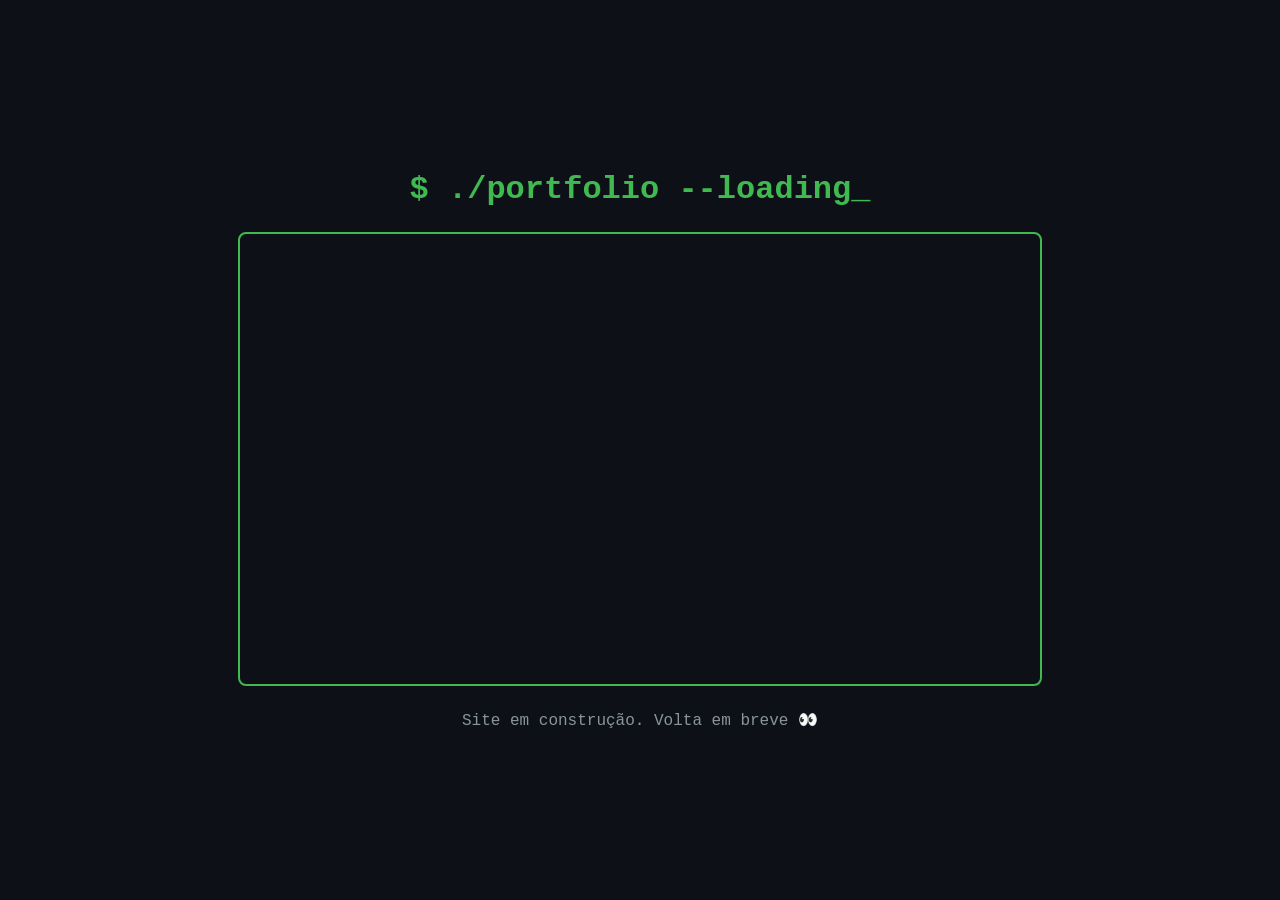
==== index.html @ 064820ce "Add files via upload" ====
<!doctype html>
<html lang="pt">
<head>
  <meta charset="utf-8">
  <meta name="viewport" content="width=device-width, initial-scale=1">
  <title>vserhiychyk.com</title>
  <style>
    body {
      margin: 0;
      min-height: 100vh;
      display: flex;
      flex-direction: column;
      align-items: center;
      justify-content: center;
      gap: 24px;
      background: #0d1117;
      color: #3fb950;
      font-family: "Courier New", monospace;
      padding: 16px;
      box-sizing: border-box;
    }
    h1 { margin: 0; font-size: clamp(1.2rem, 4vw, 2rem); }
    .video {
      width: min(800px, 100%);
      aspect-ratio: 16 / 9;
      border: 2px solid #3fb950;
      border-radius: 8px;
      overflow: hidden;
    }
    .video iframe { width: 100%; height: 100%; border: 0; }
    p { margin: 0; color: #8b949e; }
  </style>
</head>
<body>
  <h1>$ ./portfolio --loading<span class="cursor">_</span></h1>
  <div class="video">
    <iframe
      src="https://www.youtube-nocookie.com/embed/dQw4w9WgXcQ?autoplay=1"
      title="Never gonna give you up"
      allow="autoplay; encrypted-media; picture-in-picture"
      allowfullscreen></iframe>
  </div>
  <p>Site em construção. Volta em breve 👀</p>
</body>
</html>
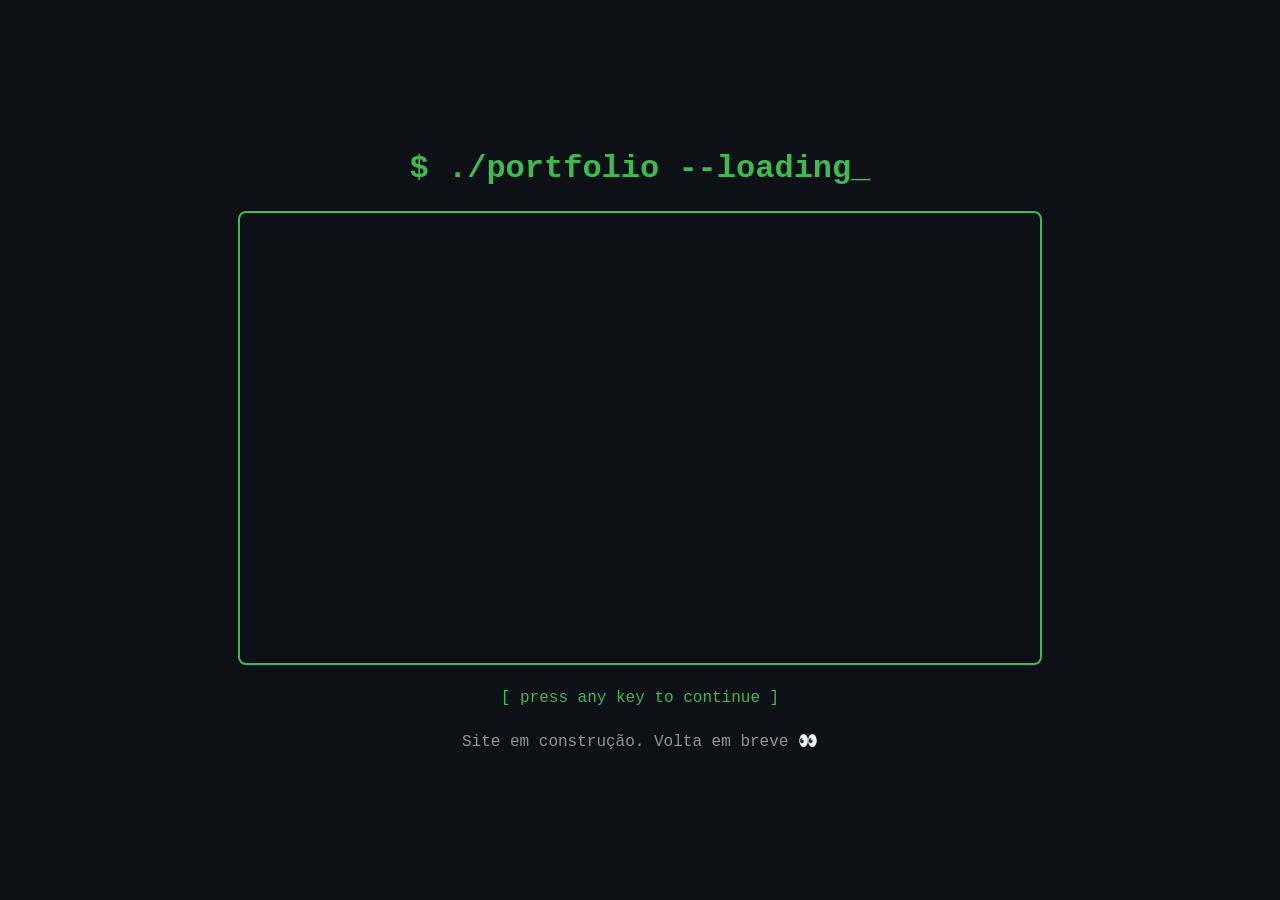
==== commit cc4c9c7f: "Autoplay do rick roll" ====
--- a/index.html
+++ b/index.html
@@ -18,8 +18,11 @@
       font-family: "Courier New", monospace;
       padding: 16px;
       box-sizing: border-box;
+      cursor: pointer;
     }
     h1 { margin: 0; font-size: clamp(1.2rem, 4vw, 2rem); }
+    .cursor { animation: blink 1s steps(1) infinite; }
+    @keyframes blink { 50% { opacity: 0; } }
     .video {
       width: min(800px, 100%);
       aspect-ratio: 16 / 9;
@@ -27,19 +30,45 @@
       border-radius: 8px;
       overflow: hidden;
     }
-    .video iframe { width: 100%; height: 100%; border: 0; }
+    /* O iframe não recebe cliques: assim qualquer clique na página ativa o som */
+    .video iframe { width: 100%; height: 100%; border: 0; pointer-events: none; }
     p { margin: 0; color: #8b949e; }
+    #hint { color: #3fb950; }
   </style>
 </head>
 <body>
   <h1>$ ./portfolio --loading<span class="cursor">_</span></h1>
   <div class="video">
+    <!-- Arranca logo, mas sem som (os browsers só deixam autoplay com som depois de uma interação) -->
     <iframe
-      src="https://www.youtube-nocookie.com/embed/dQw4w9WgXcQ?autoplay=1"
+      id="player"
+      src="https://www.youtube-nocookie.com/embed/dQw4w9WgXcQ?autoplay=1&mute=1&loop=1&playlist=dQw4w9WgXcQ&controls=0&playsinline=1&enablejsapi=1"
       title="Never gonna give you up"
-      allow="autoplay; encrypted-media; picture-in-picture"
-      allowfullscreen></iframe>
+      allow="autoplay; encrypted-media; picture-in-picture"></iframe>
   </div>
+  <p id="hint">[ press any key to continue ]</p>
   <p>Site em construção. Volta em breve 👀</p>
+
+  <script>
+    const player = document.getElementById('player');
+    const hint = document.getElementById('hint');
+
+    function send(func) {
+      player.contentWindow.postMessage(JSON.stringify({ event: 'command', func, args: [] }), '*');
+    }
+
+    // À primeira interação (clique, tecla ou toque), liga o som e recomeça do início
+    function unmute() {
+      send('unMute');
+      player.contentWindow.postMessage(JSON.stringify({ event: 'command', func: 'setVolume', args: [100] }), '*');
+      player.contentWindow.postMessage(JSON.stringify({ event: 'command', func: 'seekTo', args: [0, true] }), '*');
+      send('playVideo');
+      hint.textContent = '[ never gonna give you up ]';
+      document.body.style.cursor = 'default';
+      ['click', 'keydown', 'touchstart'].forEach(e => document.removeEventListener(e, unmute));
+    }
+
+    ['click', 'keydown', 'touchstart'].forEach(e => document.addEventListener(e, unmute));
+  </script>
 </body>
 </html>
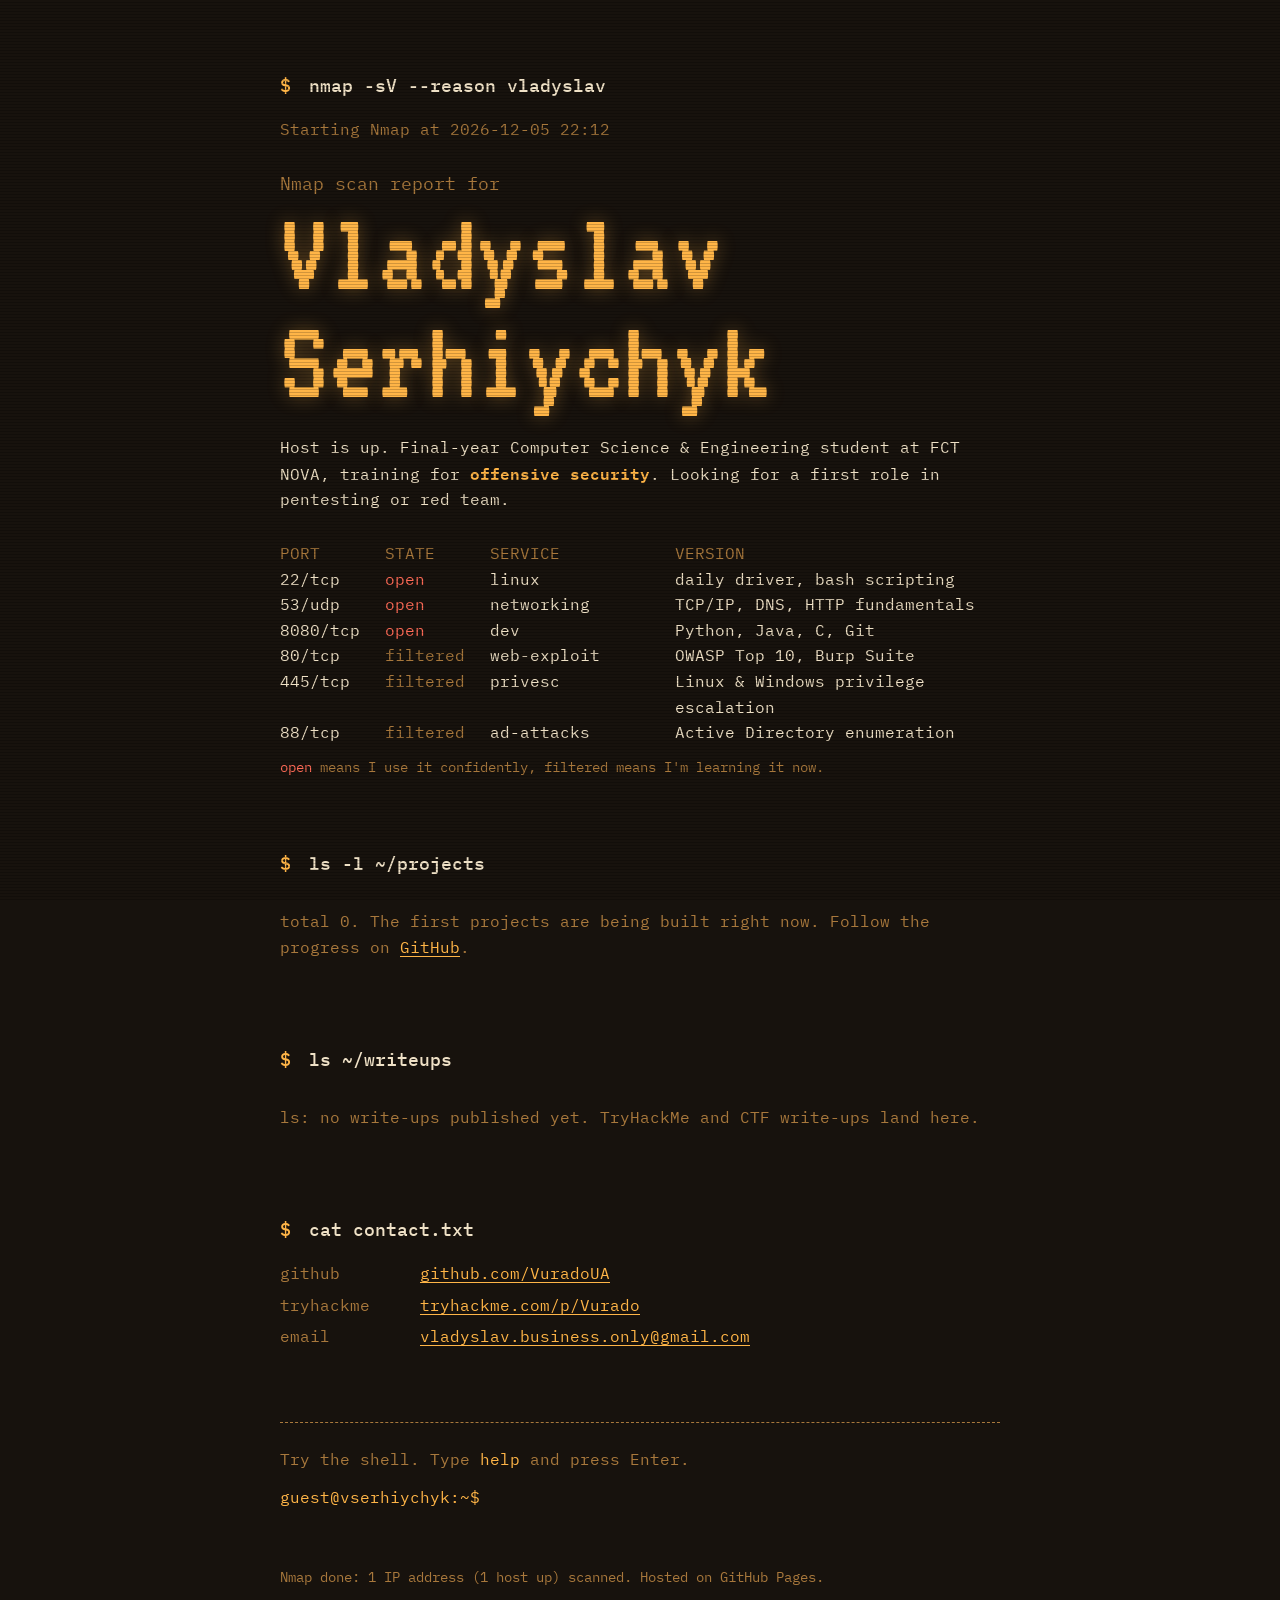
==== commit f05c72ef: "First version of the site and some of the contacts added" ====
--- a/index.html
+++ b/index.html
@@ -1,74 +1,76 @@
 <!doctype html>
-<html lang="pt">
+<html lang="en">
 <head>
   <meta charset="utf-8">
   <meta name="viewport" content="width=device-width, initial-scale=1">
-  <title>vserhiychyk.com</title>
-  <style>
-    body {
-      margin: 0;
-      min-height: 100vh;
-      display: flex;
-      flex-direction: column;
-      align-items: center;
-      justify-content: center;
-      gap: 24px;
-      background: #0d1117;
-      color: #3fb950;
-      font-family: "Courier New", monospace;
-      padding: 16px;
-      box-sizing: border-box;
-      cursor: pointer;
-    }
-    h1 { margin: 0; font-size: clamp(1.2rem, 4vw, 2rem); }
-    .cursor { animation: blink 1s steps(1) infinite; }
-    @keyframes blink { 50% { opacity: 0; } }
-    .video {
-      width: min(800px, 100%);
-      aspect-ratio: 16 / 9;
-      border: 2px solid #3fb950;
-      border-radius: 8px;
-      overflow: hidden;
-    }
-    /* O iframe não recebe cliques: assim qualquer clique na página ativa o som */
-    .video iframe { width: 100%; height: 100%; border: 0; pointer-events: none; }
-    p { margin: 0; color: #8b949e; }
-    #hint { color: #3fb950; }
-  </style>
+  <title>Vladyslav Serhiychyk — offensive security</title>
+  <meta name="description" content="Vladyslav Serhiychyk: Computer Science & Engineering student at FCT NOVA training for offensive security. Projects, write-ups and contact.">
+  <link rel="preconnect" href="https://fonts.googleapis.com">
+  <link rel="preconnect" href="https://fonts.gstatic.com" crossorigin>
+  <link href="https://fonts.googleapis.com/css2?family=IBM+Plex+Mono:wght@400;500;600&family=VT323&display=swap" rel="stylesheet">
+  <link rel="stylesheet" href="style.css">
 </head>
 <body>
-  <h1>$ ./portfolio --loading<span class="cursor">_</span></h1>
-  <div class="video">
-    <!-- Arranca logo, mas sem som (os browsers só deixam autoplay com som depois de uma interação) -->
-    <iframe
-      id="player"
-      src="https://www.youtube-nocookie.com/embed/dQw4w9WgXcQ?autoplay=1&mute=1&loop=1&playlist=dQw4w9WgXcQ&controls=0&playsinline=1&enablejsapi=1"
-      title="Never gonna give you up"
-      allow="autoplay; encrypted-media; picture-in-picture"></iframe>
+  <a class="skip" href="#main">Skip to content</a>
+
+  <main id="main" class="session">
+
+    <!-- Hero: a recon report about me -->
+    <header class="report">
+      <p class="cmd"><span class="ps1">$</span> nmap -sV --reason vladyslav</p>
+      <p class="out dim">Starting Nmap at <span id="scan-time">2026-10-30</span></p>
+      <h1>
+        <span class="report-label">Nmap scan report for</span>
+        <span class="name">Vladyslav Serhiychyk</span>
+      </h1>
+      <p class="out">Host is up. Final-year Computer Science &amp; Engineering student at FCT NOVA,
+        training for <strong>offensive security</strong>. Looking for a first role in pentesting or red team.</p>
+
+      <div class="ports" role="table" aria-label="Skills, shown as scanned ports">
+        <div class="row head" role="row">
+          <span role="columnheader">PORT</span>
+          <span role="columnheader">STATE</span>
+          <span role="columnheader">SERVICE</span>
+          <span role="columnheader">VERSION</span>
+        </div>
+        <!-- rows rendered from site.js -->
+      </div>
+      <p class="out dim legend"><span class="st open">open</span> means I use it confidently, <span class="st filtered">filtered</span> means I'm learning it now.</p>
+    </header>
+
+    <section id="projects" aria-labelledby="projects-h">
+      <h2 id="projects-h" class="cmd"><span class="ps1">$</span> ls -l ~/projects</h2>
+      <ul class="listing" id="project-list"></ul>
+    </section>
+
+    <section id="writeups" aria-labelledby="writeups-h">
+      <h2 id="writeups-h" class="cmd"><span class="ps1">$</span> ls ~/writeups</h2>
+      <ul class="listing" id="writeup-list"></ul>
+    </section>
+
+    <section id="contact" aria-labelledby="contact-h">
+      <h2 id="contact-h" class="cmd"><span class="ps1">$</span> cat contact.txt</h2>
+      <dl class="contact" id="contact-list"></dl>
+    </section>
+
+    <!-- Interactive shell (easter egg) -->
+    <section class="shell" aria-labelledby="shell-h">
+      <h2 id="shell-h" class="out dim">Try the shell. Type <kbd>help</kbd> and press Enter.</h2>
+      <div id="shell-log" class="shell-log" aria-live="polite"></div>
+      <form id="shell-form" class="shell-line" autocomplete="off">
+        <label for="shell-input" class="ps1">guest@vserhiychyk:~$</label>
+        <input id="shell-input" type="text" spellcheck="false" autocapitalize="off" aria-label="Shell command">
+      </form>
+    </section>
+
+    <footer class="out dim">Nmap done: 1 IP address (1 host up) scanned. Hosted on GitHub Pages.</footer>
+  </main>
+
+  <div id="tape" class="tape" hidden>
+    <button type="button" id="tape-close" class="tape-close">close [esc]</button>
+    <div class="tape-frame"></div>
   </div>
-  <p id="hint">[ press any key to continue ]</p>
-  <p>Site em construção. Volta em breve 👀</p>
 
-  <script>
-    const player = document.getElementById('player');
-    const hint = document.getElementById('hint');
-
-    function send(func) {
-      player.contentWindow.postMessage(JSON.stringify({ event: 'command', func, args: [] }), '*');
-    }
-
-    // À primeira interação (clique, tecla ou toque), liga o som e recomeça do início
-    function unmute() {
-      send('unMute');
-      player.contentWindow.postMessage(JSON.stringify({ event: 'command', func: 'setVolume', args: [100] }), '*');
-      player.contentWindow.postMessage(JSON.stringify({ event: 'command', func: 'seekTo', args: [0, true] }), '*');
-      send('playVideo');
-      hint.textContent = '[ never gonna give you up ]';
-      document.body.style.cursor = 'default';
-      ['click', 'keydown', 'touchstart'].forEach(e => document.removeEventListener(e, unmute));
-    }
-
-    ['click', 'keydown', 'touchstart'].forEach(e => document.addEventListener(e, unmute));
-  </script>
+  <script src="site.js"></script>
 </body>
 </html>
--- a/style.css
+++ b/style.css
@@ -0,0 +1,208 @@
+/* ---------- tokens ---------- */
+:root {
+  --glass: #17120d;      /* warm CRT glass */
+  --phosphor: #ffb547;   /* amber phosphor */
+  --ember: #a8783c;      /* dimmed phosphor: secondary text, rules */
+  --paper: #efe1c6;      /* body text */
+  --alert: #ff6b57;      /* "open" state only */
+  --rule: #3b2e20;
+
+  --mono: "IBM Plex Mono", ui-monospace, "Cascadia Mono", monospace;
+  --crt: "VT323", var(--mono);
+
+  --step-0: 1rem;
+  --step-1: 1.125rem;
+  --display: clamp(3rem, 11vw, 7.5rem);
+  --measure: 72ch;
+}
+
+* { box-sizing: border-box; }
+
+html { background: var(--glass); }
+
+body {
+  margin: 0;
+  background: var(--glass);
+  color: var(--paper);
+  font-family: var(--mono);
+  font-size: var(--step-0);
+  line-height: 1.6;
+  -webkit-font-smoothing: antialiased;
+}
+
+/* faint scanlines over the whole page */
+body::after {
+  content: "";
+  position: fixed;
+  inset: 0;
+  pointer-events: none;
+  background: repeating-linear-gradient(to bottom, transparent 0 2px, rgba(0, 0, 0, .18) 2px 3px);
+}
+
+::selection { background: var(--phosphor); color: var(--glass); }
+
+a { color: var(--phosphor); text-underline-offset: 3px; }
+a:hover { color: var(--paper); }
+
+:focus-visible { outline: 2px solid var(--phosphor); outline-offset: 3px; }
+
+.skip { position: absolute; left: -999px; }
+.skip:focus { left: 16px; top: 16px; background: var(--phosphor); color: var(--glass); padding: 4px 8px; z-index: 10; }
+
+/* ---------- session layout ---------- */
+.session {
+  max-width: calc(var(--measure) + 32px);
+  margin: 0 auto;
+  padding: clamp(32px, 8vh, 96px) 16px 48px;
+}
+
+section { margin-top: 72px; }
+
+p { margin: 0 0 12px; max-width: var(--measure); }
+
+.cmd {
+  font-size: var(--step-1);
+  font-weight: 500;
+  color: var(--paper);
+  margin: 0 0 16px;
+}
+.ps1 { color: var(--phosphor); margin-right: .6ch; }
+.out { color: var(--paper); }
+.dim { color: var(--ember); }
+strong { color: var(--phosphor); font-weight: 600; }
+
+/* ---------- hero ---------- */
+.report h1 { margin: 28px 0 20px; font-weight: 400; }
+.report-label {
+  display: block;
+  font-size: var(--step-1);
+  color: var(--ember);
+}
+.name {
+  display: block;
+  font-family: var(--crt);
+  font-size: var(--display);
+  line-height: .9;
+  color: var(--phosphor);
+  text-shadow: 0 0 18px rgba(255, 181, 71, .35);
+  letter-spacing: .01em;
+}
+
+/* port table */
+.ports {
+  margin: 28px 0 10px;
+  overflow-x: auto;
+}
+.row {
+  display: grid;
+  grid-template-columns: 9ch 9ch 17ch minmax(18ch, 1fr);
+  gap: 0 1.5ch;
+  min-width: 56ch;
+}
+.row.head { color: var(--ember); }
+.st.open { color: var(--alert); }
+.st.filtered { color: var(--ember); }
+.legend { font-size: .875rem; }
+
+/* line-by-line scan reveal (one moment, on load) */
+.reveal { opacity: 0; }
+.reveal.on { opacity: 1; }
+
+/* ---------- listings ---------- */
+.listing { list-style: none; margin: 0; padding: 0; }
+.listing li {
+  padding: 14px 0;
+  border-top: 1px solid var(--rule);
+}
+.listing li:last-child { border-bottom: 1px solid var(--rule); }
+.entry-head {
+  display: flex;
+  flex-wrap: wrap;
+  gap: 0 2ch;
+  align-items: baseline;
+}
+.perm { color: var(--ember); }
+.entry-name { color: var(--phosphor); font-weight: 600; }
+.entry-desc { margin: 4px 0 0; }
+.tags { margin: 4px 0 0; color: var(--ember); font-size: .875rem; }
+.empty { color: var(--ember); border: 0 !important; padding-left: 0; }
+
+/* ---------- contact ---------- */
+.contact {
+  display: grid;
+  grid-template-columns: 12ch 1fr;
+  gap: 6px 2ch;
+  margin: 0;
+}
+.contact dt { color: var(--ember); }
+.contact dd { margin: 0; word-break: break-word; }
+
+/* ---------- interactive shell ---------- */
+.shell {
+  border-top: 1px dashed var(--ember);
+  padding-top: 24px;
+}
+.shell h2 { font-size: var(--step-0); font-weight: 400; margin: 0 0 12px; }
+kbd { font-family: var(--mono); color: var(--phosphor); }
+.shell-log { white-space: pre-wrap; }
+.shell-log .echo { color: var(--paper); }
+.shell-log .res { color: var(--ember); margin-bottom: 8px; }
+.shell-line { display: flex; align-items: baseline; gap: 0; }
+.shell-line input {
+  flex: 1;
+  min-width: 0;
+  background: transparent;
+  border: 0;
+  color: var(--paper);
+  font: inherit;
+  caret-color: var(--phosphor);
+  padding: 0;
+}
+.shell-line input:focus-visible { outline: none; }
+.shell-line:focus-within .ps1 { text-shadow: 0 0 10px rgba(255, 181, 71, .6); }
+
+footer { margin-top: 56px; font-size: .875rem; }
+
+/* ---------- rickroll overlay ---------- */
+.tape {
+  position: fixed;
+  inset: 0;
+  z-index: 20;
+  background: rgba(10, 8, 5, .92);
+  display: grid;
+  place-items: center;
+  padding: 16px;
+}
+.tape[hidden] { display: none; }
+.tape-frame {
+  width: min(900px, 100%);
+  aspect-ratio: 16 / 9;
+  border: 1px solid var(--phosphor);
+}
+.tape-frame iframe { width: 100%; height: 100%; border: 0; display: block; }
+.tape-close {
+  position: absolute;
+  top: 16px;
+  right: 16px;
+  background: transparent;
+  color: var(--phosphor);
+  border: 1px solid var(--phosphor);
+  font: inherit;
+  padding: 4px 10px;
+  cursor: pointer;
+}
+.tape-close:hover { background: var(--phosphor); color: var(--glass); }
+
+/* ---------- small screens & motion ---------- */
+@media (max-width: 560px) {
+  .row { grid-template-columns: 9ch 9ch 1fr; min-width: 0; }
+  .row > :nth-child(4) { grid-column: 1 / -1; color: var(--ember); padding-bottom: 6px; }
+  .row.head > :nth-child(4) { display: none; }
+  .contact { grid-template-columns: 1fr; gap: 0; }
+  .contact dd { margin-bottom: 10px; }
+  .shell-line { flex-wrap: wrap; }
+}
+
+@media (prefers-reduced-motion: reduce) {
+  .reveal { opacity: 1; }
+}
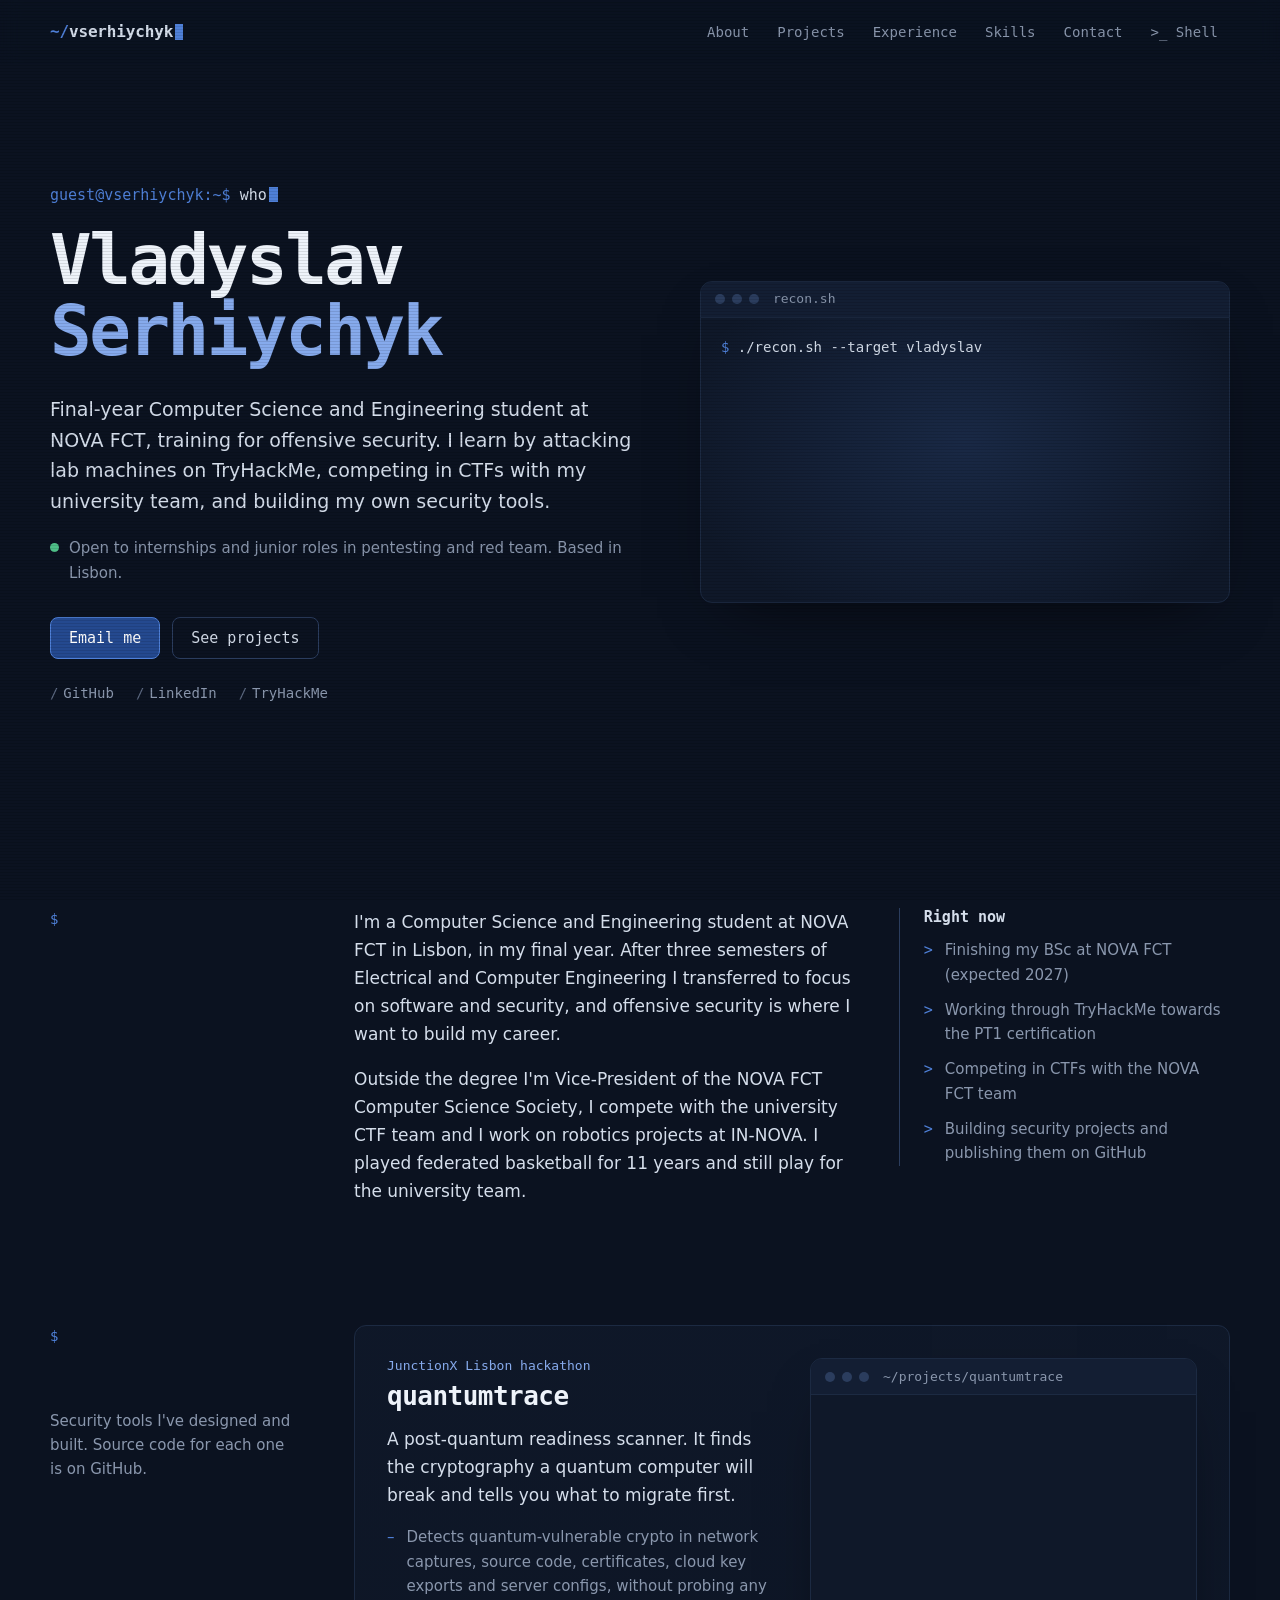
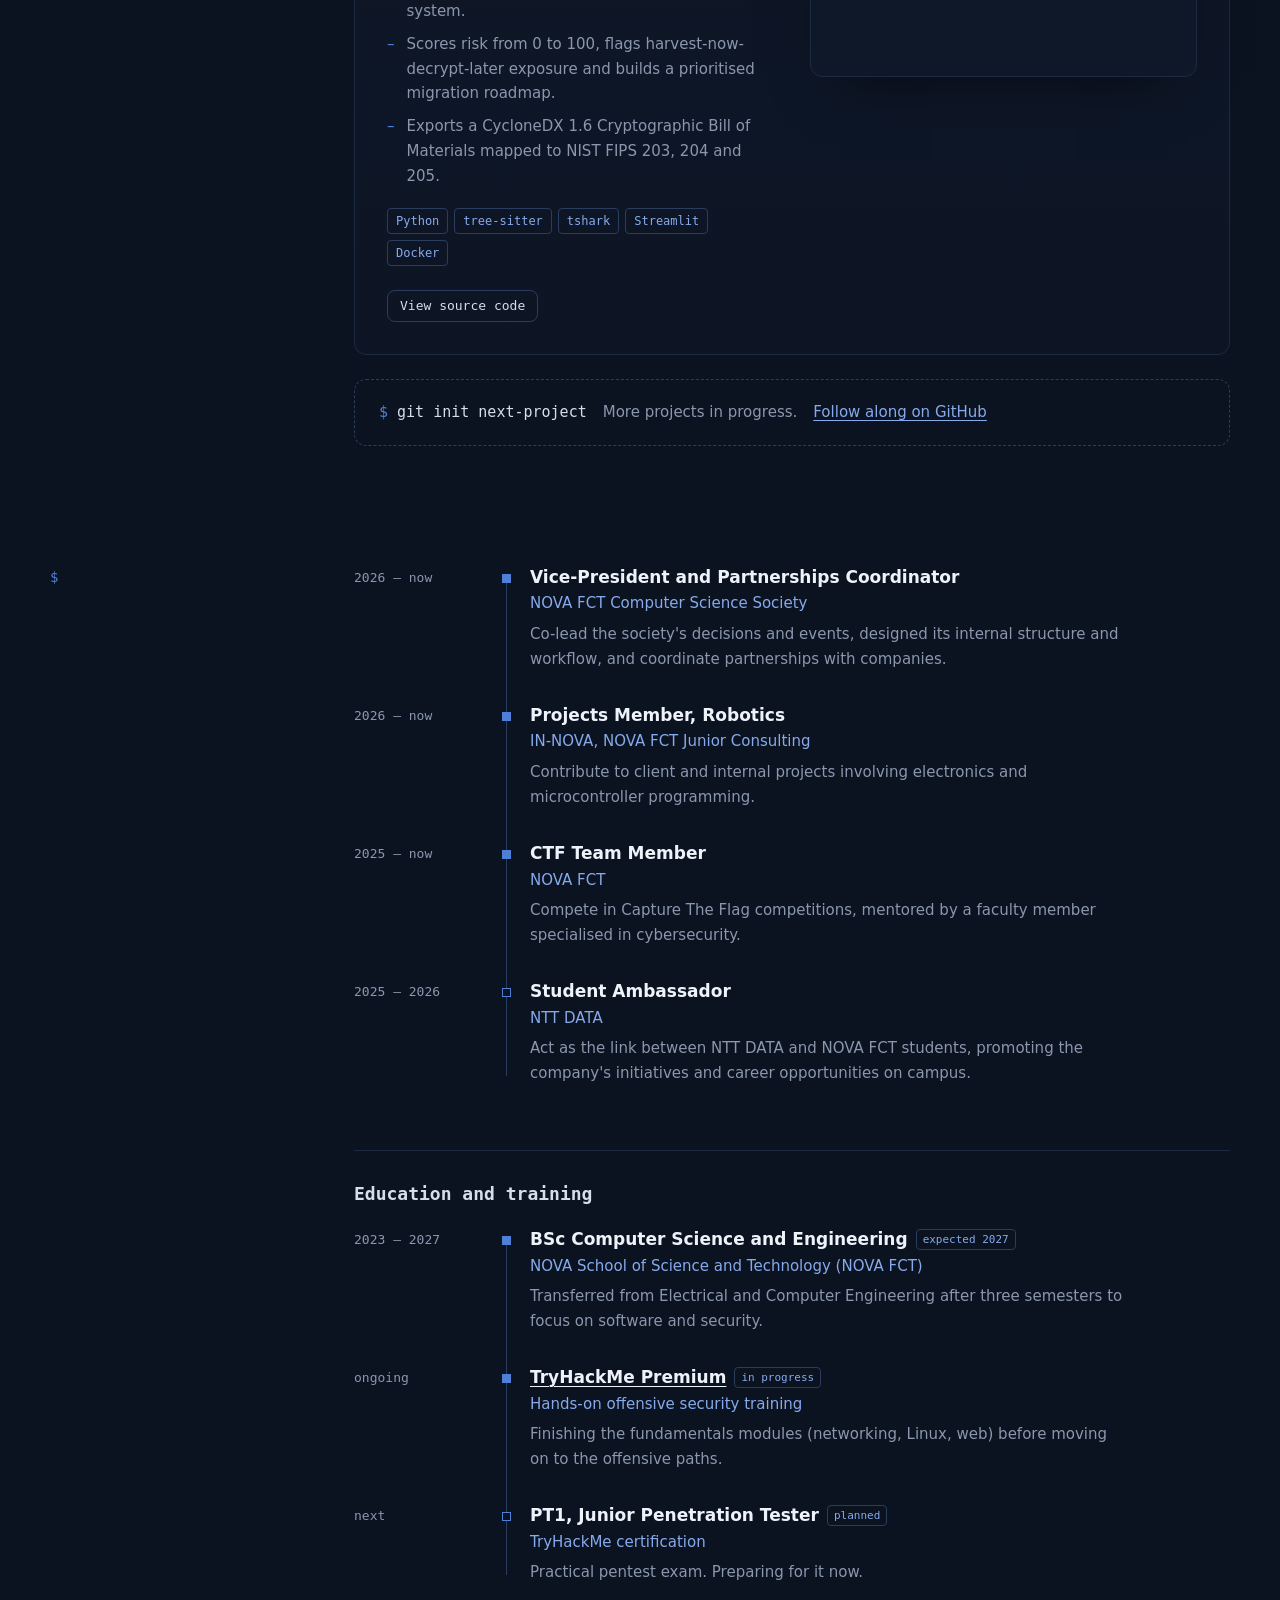
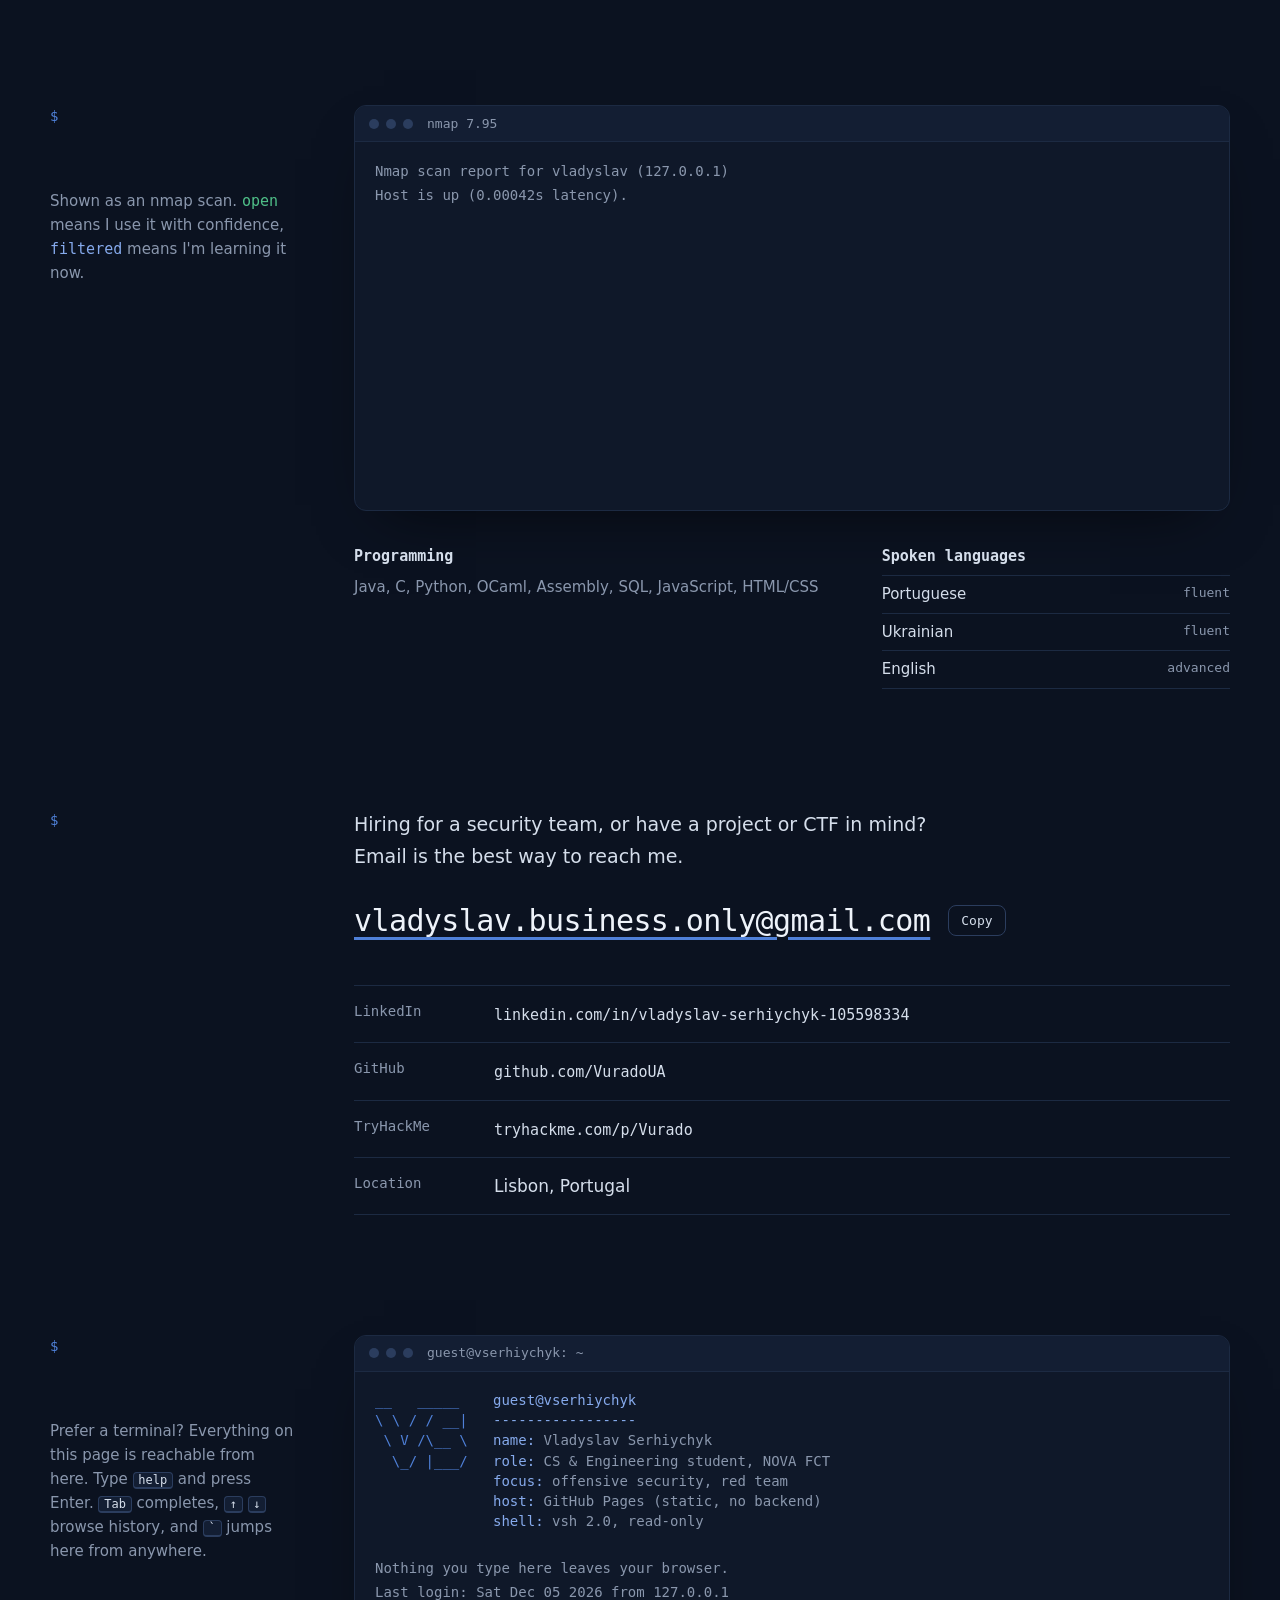
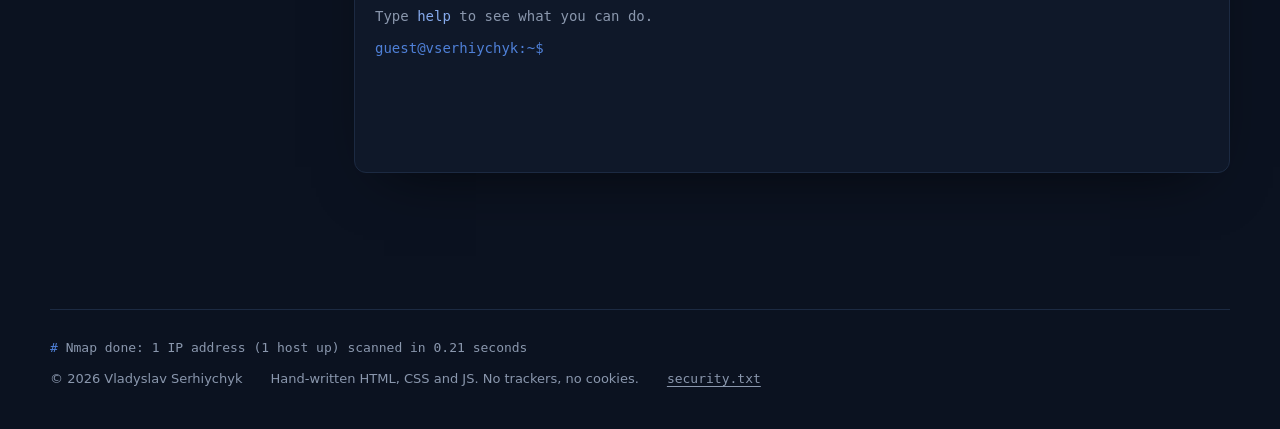
==== commit 80753996: "Complete redisign with some security implementation" ====
--- a/index.html
+++ b/index.html
@@ -2,75 +2,268 @@
 <html lang="en">
 <head>
   <meta charset="utf-8">
+  <!-- Security policy. GitHub Pages can't send custom headers, so the CSP lives here.
+       Only same-origin scripts run, nothing inline, no eval, no third parties except Google Fonts
+       and the YouTube embed used by one shell command. Trusted Types blocks DOM-XSS sinks. -->
+  <meta http-equiv="Content-Security-Policy" content="default-src 'none'; script-src 'self'; style-src 'self' https://fonts.googleapis.com; font-src https://fonts.gstatic.com; img-src 'self'; connect-src 'none'; frame-src https://www.youtube-nocookie.com; base-uri 'none'; form-action 'none'; object-src 'none'; upgrade-insecure-requests; require-trusted-types-for 'script'; trusted-types 'none'">
+  <meta name="referrer" content="strict-origin-when-cross-origin">
   <meta name="viewport" content="width=device-width, initial-scale=1">
-  <title>Vladyslav Serhiychyk — offensive security</title>
-  <meta name="description" content="Vladyslav Serhiychyk: Computer Science & Engineering student at FCT NOVA training for offensive security. Projects, write-ups and contact.">
+  <title>Vladyslav Serhiychyk | Offensive security</title>
+  <meta name="description" content="Vladyslav Serhiychyk, final-year Computer Science and Engineering student at NOVA FCT training for offensive security. Projects, experience, skills and contact.">
+  <meta name="author" content="Vladyslav Serhiychyk">
+  <meta name="theme-color" content="#0b1220">
+  <meta name="color-scheme" content="dark">
+  <link rel="canonical" href="https://vserhiychyk.com/">
+
+  <meta property="og:type" content="profile">
+  <meta property="og:url" content="https://vserhiychyk.com/">
+  <meta property="og:title" content="Vladyslav Serhiychyk | Offensive security">
+  <meta property="og:description" content="Final-year Computer Science and Engineering student at NOVA FCT, training for pentesting and red team.">
+  <meta property="og:image" content="https://vserhiychyk.com/og.png">
+  <meta property="og:image:width" content="1200">
+  <meta property="og:image:height" content="630">
+  <meta name="twitter:card" content="summary_large_image">
+
+  <link rel="icon" href="favicon.svg" type="image/svg+xml">
+  <link rel="apple-touch-icon" href="apple-touch-icon.png">
+
   <link rel="preconnect" href="https://fonts.googleapis.com">
   <link rel="preconnect" href="https://fonts.gstatic.com" crossorigin>
-  <link href="https://fonts.googleapis.com/css2?family=IBM+Plex+Mono:wght@400;500;600&family=VT323&display=swap" rel="stylesheet">
+  <link href="https://fonts.googleapis.com/css2?family=IBM+Plex+Mono:wght@400;500;600&family=IBM+Plex+Sans:wght@400;500;600&display=swap" rel="stylesheet" referrerpolicy="no-referrer">
   <link rel="stylesheet" href="style.css">
+
+  <script type="application/ld+json">
+  {
+    "@context": "https://schema.org",
+    "@type": "Person",
+    "name": "Vladyslav Serhiychyk",
+    "url": "https://vserhiychyk.com/",
+    "jobTitle": "Computer Science and Engineering student, offensive security",
+    "affiliation": { "@type": "CollegeOrUniversity", "name": "NOVA School of Science and Technology (NOVA FCT)" },
+    "address": { "@type": "PostalAddress", "addressLocality": "Lisbon", "addressCountry": "PT" },
+    "sameAs": [
+      "https://github.com/VuradoUA",
+      "https://www.linkedin.com/in/vladyslav-serhiychyk-105598334/",
+      "https://tryhackme.com/p/Vurado"
+    ]
+  }
+  </script>
+
+  <!-- Runs first: frame guard (anti-clickjacking) and the "js" flag for animations. -->
+  <script src="boot.js"></script>
+  <script src="content.js" defer></script>
+  <script src="site.js" defer></script>
 </head>
 <body>
   <a class="skip" href="#main">Skip to content</a>
 
-  <main id="main" class="session">
-
-    <!-- Hero: a recon report about me -->
-    <header class="report">
-      <p class="cmd"><span class="ps1">$</span> nmap -sV --reason vladyslav</p>
-      <p class="out dim">Starting Nmap at <span id="scan-time">2026-10-30</span></p>
-      <h1>
-        <span class="report-label">Nmap scan report for</span>
-        <span class="name">Vladyslav Serhiychyk</span>
-      </h1>
-      <p class="out">Host is up. Final-year Computer Science &amp; Engineering student at FCT NOVA,
-        training for <strong>offensive security</strong>. Looking for a first role in pentesting or red team.</p>
-
-      <div class="ports" role="table" aria-label="Skills, shown as scanned ports">
-        <div class="row head" role="row">
-          <span role="columnheader">PORT</span>
-          <span role="columnheader">STATE</span>
-          <span role="columnheader">SERVICE</span>
-          <span role="columnheader">VERSION</span>
-        </div>
-        <!-- rows rendered from site.js -->
-      </div>
-      <p class="out dim legend"><span class="st open">open</span> means I use it confidently, <span class="st filtered">filtered</span> means I'm learning it now.</p>
-    </header>
-
-    <section id="projects" aria-labelledby="projects-h">
-      <h2 id="projects-h" class="cmd"><span class="ps1">$</span> ls -l ~/projects</h2>
-      <ul class="listing" id="project-list"></ul>
-    </section>
-
-    <section id="writeups" aria-labelledby="writeups-h">
-      <h2 id="writeups-h" class="cmd"><span class="ps1">$</span> ls ~/writeups</h2>
-      <ul class="listing" id="writeup-list"></ul>
-    </section>
-
-    <section id="contact" aria-labelledby="contact-h">
-      <h2 id="contact-h" class="cmd"><span class="ps1">$</span> cat contact.txt</h2>
-      <dl class="contact" id="contact-list"></dl>
-    </section>
-
-    <!-- Interactive shell (easter egg) -->
-    <section class="shell" aria-labelledby="shell-h">
-      <h2 id="shell-h" class="out dim">Try the shell. Type <kbd>help</kbd> and press Enter.</h2>
-      <div id="shell-log" class="shell-log" aria-live="polite"></div>
-      <form id="shell-form" class="shell-line" autocomplete="off">
-        <label for="shell-input" class="ps1">guest@vserhiychyk:~$</label>
-        <input id="shell-input" type="text" spellcheck="false" autocapitalize="off" aria-label="Shell command">
-      </form>
-    </section>
-
-    <footer class="out dim">Nmap done: 1 IP address (1 host up) scanned. Hosted on GitHub Pages.</footer>
+  <!-- ============ top bar ============ -->
+  <header class="topbar">
+    <div class="wrap topbar-in">
+      <a class="brand" href="#top" aria-label="Vladyslav Serhiychyk, back to top">
+        <span class="brand-ps">~/</span>vserhiychyk<span class="cursor" aria-hidden="true"></span>
+      </a>
+
+      <button class="menu-btn" type="button" aria-expanded="false" aria-controls="nav">menu</button>
+
+      <nav id="nav" class="nav" aria-label="Sections">
+        <a href="#about">About</a>
+        <a href="#projects">Projects</a>
+        <a href="#experience">Experience</a>
+        <a href="#skills">Skills</a>
+        <a href="#writeups" data-needs="writeups" hidden>Write-ups</a>
+        <a href="#contact">Contact</a>
+        <a href="#shell" class="nav-shell"><span aria-hidden="true">&gt;_</span> Shell</a>
+        <a class="btn btn-sm btn-primary" href="#" data-cv hidden>Download CV</a>
+      </nav>
+    </div>
+  </header>
+
+  <main id="main">
+
+    <!-- ============ hero ============ -->
+    <section id="top" class="hero wrap" aria-labelledby="hero-name">
+      <div class="hero-copy">
+        <p class="boot mono" aria-hidden="true"><span class="ps1">guest@vserhiychyk:~$</span> <span class="boot-cmd" data-type="whoami">whoami</span><span class="cursor"></span></p>
+
+        <h1 id="hero-name" class="name">
+          <span class="sr-only">Vladyslav Serhiychyk</span>
+          <span class="name-line" aria-hidden="true" data-scramble data-glitch="Vladyslav">Vladyslav</span>
+          <span class="name-line" aria-hidden="true" data-scramble data-glitch="Serhiychyk">Serhiychyk</span>
+        </h1>
+
+        <p class="lead fade">Final-year Computer Science and Engineering student at NOVA FCT, training for offensive security. I learn by attacking lab machines on TryHackMe, competing in CTFs with my university team, and building my own security tools.</p>
+
+        <p class="status fade"><span class="dot" aria-hidden="true"></span>Open to internships and junior roles in pentesting and red team. Based in Lisbon.</p>
+
+        <div class="cta fade">
+          <a class="btn btn-primary" href="mailto:vladyslav.business.only@gmail.com" data-email-link>Email me</a>
+          <a class="btn" href="#projects">See projects</a>
+          <a class="btn" href="#" data-cv hidden>Download CV</a>
+        </div>
+
+        <ul class="hero-links fade" aria-label="Profiles">
+          <li><a href="https://github.com/VuradoUA" data-profile="github">GitHub</a></li>
+          <li><a href="https://www.linkedin.com/in/vladyslav-serhiychyk-105598334/" data-profile="linkedin">LinkedIn</a></li>
+          <li><a href="https://tryhackme.com/p/Vurado" data-profile="tryhackme">TryHackMe</a></li>
+        </ul>
+      </div>
+
+      <div class="term hero-term" aria-label="Quick facts">
+        <div class="term-bar" aria-hidden="true"><span class="lights"><i></i><i></i><i></i></span><span class="term-title">recon.sh</span></div>
+        <div class="term-body">
+          <p class="ln cmdline" aria-hidden="true"><span class="ps1">$</span> <span data-type="./recon.sh --target vladyslav">./recon.sh --target vladyslav</span></p>
+          <dl class="recon seq" id="recon"><!-- filled from content.js --></dl>
+          <p class="ln dim recon-done seq-tail" aria-hidden="true">[*] recon complete<span class="cursor"></span></p>
+        </div>
+      </div>
+    </section>
+
+    <!-- ============ about ============ -->
+    <section id="about" class="section wrap" aria-labelledby="about-h">
+      <div class="rail">
+        <p class="cmd mono" aria-hidden="true"><span class="ps1">$</span> <span data-type="cat about.md">cat about.md</span></p>
+        <h2 id="about-h" data-scramble>About</h2>
+      </div>
+      <div class="body about">
+        <div class="prose">
+          <p>I'm a Computer Science and Engineering student at NOVA FCT in Lisbon, in my final year. After three semesters of Electrical and Computer Engineering I transferred to focus on software and security, and offensive security is where I want to build my career.</p>
+          <p>Outside the degree I'm Vice-President of the NOVA FCT Computer Science Society, I compete with the university CTF team and I work on robotics projects at IN-NOVA. I played federated basketball for 11 years and still play for the university team.</p>
+        </div>
+        <aside class="now" aria-labelledby="now-h">
+          <h3 id="now-h">Right now</h3>
+          <ul id="now-list" class="now-list"></ul>
+        </aside>
+      </div>
+    </section>
+
+    <!-- ============ projects ============ -->
+    <section id="projects" class="section wrap" aria-labelledby="projects-h">
+      <div class="rail">
+        <p class="cmd mono" aria-hidden="true"><span class="ps1">$</span> <span data-type="ls -l ~/projects">ls -l ~/projects</span></p>
+        <h2 id="projects-h" data-scramble>Projects</h2>
+        <p class="rail-note">Security tools I've designed and built. Source code for each one is on GitHub.</p>
+      </div>
+      <div class="body">
+        <div id="project-list" class="projects"></div>
+      </div>
+    </section>
+
+    <!-- ============ experience ============ -->
+    <section id="experience" class="section wrap" aria-labelledby="experience-h">
+      <div class="rail">
+        <p class="cmd mono" aria-hidden="true"><span class="ps1">$</span> <span data-type="cat experience.log">cat experience.log</span></p>
+        <h2 id="experience-h" data-scramble>Experience</h2>
+      </div>
+      <div class="body">
+        <ol id="experience-list" class="timeline"></ol>
+
+        <h3 class="sub" id="edu-h">Education and training</h3>
+        <ol id="education-list" class="timeline" aria-labelledby="edu-h"></ol>
+      </div>
+    </section>
+
+    <!-- ============ skills ============ -->
+    <section id="skills" class="section wrap" aria-labelledby="skills-h">
+      <div class="rail">
+        <p class="cmd mono" aria-hidden="true"><span class="ps1">$</span> <span data-type="nmap -sV vladyslav">nmap -sV vladyslav</span></p>
+        <h2 id="skills-h" data-scramble>Skills</h2>
+        <p class="rail-note">Shown as an nmap scan. <span class="st-open">open</span> means I use it with confidence, <span class="st-filtered">filtered</span> means I'm learning it now.</p>
+      </div>
+      <div class="body">
+        <div class="term">
+          <div class="term-bar" aria-hidden="true"><span class="lights"><i></i><i></i><i></i></span><span class="term-title">nmap 7.95</span></div>
+          <div class="term-body">
+            <p class="ln dim" aria-hidden="true">Nmap scan report for vladyslav (127.0.0.1)<br>Host is up (0.00042s latency).</p>
+            <div class="ports seq" id="ports" role="table" aria-label="Skills, shown as scanned ports">
+              <div class="prow phead" role="row">
+                <span role="columnheader">PORT</span>
+                <span role="columnheader">STATE</span>
+                <span role="columnheader">SERVICE</span>
+                <span role="columnheader">VERSION</span>
+              </div>
+            </div>
+            <p class="ln dim seq-tail" aria-hidden="true">Service detection performed. <span id="port-count"></span></p>
+          </div>
+        </div>
+
+        <div class="skill-extra">
+          <div>
+            <h3>Programming</h3>
+            <p id="langs-code" class="plain"></p>
+          </div>
+          <div>
+            <h3>Spoken languages</h3>
+            <ul id="langs-spoken" class="spoken"></ul>
+          </div>
+        </div>
+      </div>
+    </section>
+
+    <!-- ============ write-ups (hidden until there's at least one) ============ -->
+    <section id="writeups" class="section wrap" aria-labelledby="writeups-h" hidden>
+      <div class="rail">
+        <p class="cmd mono" aria-hidden="true"><span class="ps1">$</span> <span data-type="ls ~/writeups">ls ~/writeups</span></p>
+        <h2 id="writeups-h" data-scramble>Write-ups</h2>
+        <p class="rail-note">Walkthroughs of rooms and CTF challenges I've solved.</p>
+      </div>
+      <div class="body">
+        <ul id="writeup-list" class="writeups"></ul>
+      </div>
+    </section>
+
+    <!-- ============ contact ============ -->
+    <section id="contact" class="section wrap" aria-labelledby="contact-h">
+      <div class="rail">
+        <p class="cmd mono" aria-hidden="true"><span class="ps1">$</span> <span data-type="cat contact.txt">cat contact.txt</span></p>
+        <h2 id="contact-h" data-scramble>Contact</h2>
+      </div>
+      <div class="body">
+        <p class="contact-lead">Hiring for a security team, or have a project or CTF in mind? Email is the best way to reach me.</p>
+        <div class="email-row">
+          <a class="email-big mono" id="email-big" href="mailto:vladyslav.business.only@gmail.com">vladyslav.business.only@gmail.com</a>
+          <button type="button" class="btn btn-sm" id="copy-email">Copy</button>
+          <span class="copy-msg mono" id="copy-msg" role="status" aria-live="polite"></span>
+        </div>
+        <dl class="contact-list" id="contact-list"></dl>
+      </div>
+    </section>
+
+    <!-- ============ shell ============ -->
+    <section id="shell" class="section wrap shell-section" aria-labelledby="shell-h">
+      <div class="rail">
+        <p class="cmd mono" aria-hidden="true"><span class="ps1">$</span> <span data-type="./shell">./shell</span></p>
+        <h2 id="shell-h" data-scramble>Shell</h2>
+        <p class="rail-note">Prefer a terminal? Everything on this page is reachable from here. Type <kbd>help</kbd> and press Enter. <kbd>Tab</kbd> completes, <kbd>↑</kbd> <kbd>↓</kbd> browse history, and <kbd>`</kbd> jumps here from anywhere.</p>
+      </div>
+      <div class="body">
+        <div class="term shell" id="shell-term">
+          <div class="term-bar" aria-hidden="true"><span class="lights"><i></i><i></i><i></i></span><span class="term-title">guest@vserhiychyk: ~</span></div>
+          <div class="term-body shell-body">
+            <div id="shell-log" class="shell-log" role="log" aria-live="polite"></div>
+            <form id="shell-form" class="shell-line" autocomplete="off">
+              <label for="shell-input" class="ps1">guest@vserhiychyk:~$</label>
+              <input id="shell-input" type="text" maxlength="200" spellcheck="false" autocapitalize="off" autocorrect="off" enterkeyhint="send" aria-label="Shell command">
+            </form>
+          </div>
+        </div>
+      </div>
+    </section>
   </main>
 
+  <footer class="footer wrap">
+    <p class="mono scan-done">Nmap done: 1 IP address (1 host up) scanned in <span id="scan-time">0.00</span> seconds</p>
+    <p class="foot-meta">
+      <span>&copy; <span id="year">2026</span> Vladyslav Serhiychyk</span>
+      <span>Hand-written HTML, CSS and JS. No trackers, no cookies.</span>
+      <a href="/.well-known/security.txt">security.txt</a>
+    </p>
+  </footer>
+
+  <!-- rickroll overlay (shell easter egg) -->
   <div id="tape" class="tape" hidden>
-    <button type="button" id="tape-close" class="tape-close">close [esc]</button>
+    <button type="button" id="tape-close" class="btn btn-sm tape-close">Close (Esc)</button>
     <div class="tape-frame"></div>
   </div>
-
-  <script src="site.js"></script>
 </body>
 </html>
--- a/style.css
+++ b/style.css
@@ -1,208 +1,809 @@
+/* =========================================================
+   vserhiychyk.com
+   ========================================================= */
+
 /* ---------- tokens ---------- */
 :root {
-  --glass: #17120d;      /* warm CRT glass */
-  --phosphor: #ffb547;   /* amber phosphor */
-  --ember: #a8783c;      /* dimmed phosphor: secondary text, rules */
-  --paper: #efe1c6;      /* body text */
-  --alert: #ff6b57;      /* "open" state only */
-  --rule: #3b2e20;
-
-  --mono: "IBM Plex Mono", ui-monospace, "Cascadia Mono", monospace;
-  --crt: "VT323", var(--mono);
-
-  --step-0: 1rem;
-  --step-1: 1.125rem;
-  --display: clamp(3rem, 11vw, 7.5rem);
-  --measure: 72ch;
-}
-
-* { box-sizing: border-box; }
-
-html { background: var(--glass); }
+  --bg:        #0b1220;   /* deep navy */
+  --bg-2:      #0f1829;   /* raised: terminals, cards */
+  --bg-3:      #131e33;   /* term title bar */
+  --line:      #1c2a42;
+  --line-2:    #2b3d5e;
+  --text:      #d5deeb;
+  --muted:     #8a97ad;
+  --faint:     #5d6a82;   /* decoration only, not for text */
+  --blue:      #4f80d8;   /* accent: prompts, links */
+  --blue-hi:   #86aaec;   /* hover, highlights */
+  --blue-deep: #24498f;   /* filled buttons, selection */
+  --green:     #4fbf88;   /* "open" / available only */
+
+  --mono: "IBM Plex Mono", ui-monospace, "Cascadia Mono", "SF Mono", Menlo, Consolas, "DejaVu Sans Mono", monospace;
+  --sans: "IBM Plex Sans", system-ui, -apple-system, "Segoe UI", Roboto, "Helvetica Neue", Arial, sans-serif;
+
+  --wrap: 1180px;
+  --gutter: 32px;
+  --rail: 248px;
+  --top: 64px;          /* topbar height */
+  --r-lg: 12px;
+  --r-md: 8px;
+  --r-sm: 4px;
+}
+
+*, *::before, *::after { box-sizing: border-box; }
+
+html {
+  background: var(--bg);
+  scroll-behavior: smooth;
+  scroll-padding-top: calc(var(--top) + 24px);
+  -webkit-text-size-adjust: 100%;
+}
 
 body {
   margin: 0;
-  background: var(--glass);
-  color: var(--paper);
-  font-family: var(--mono);
-  font-size: var(--step-0);
-  line-height: 1.6;
+  background: var(--bg);
+  color: var(--text);
+  font-family: var(--sans);
+  font-size: 1.0625rem;       /* 17px */
+  line-height: 1.65;
   -webkit-font-smoothing: antialiased;
-}
-
-/* faint scanlines over the whole page */
+  text-rendering: optimizeLegibility;
+  overflow-x: hidden;
+}
+
+/* background: faint dot grid near the top + very light scanlines */
+body::before {
+  content: "";
+  position: fixed;
+  inset: 0;
+  z-index: -1;
+  pointer-events: none;
+  background:
+    radial-gradient(900px 520px at 78% -8%, rgba(79, 128, 216, .13), transparent 70%),
+    radial-gradient(circle at 1px 1px, rgba(134, 170, 236, .09) 1px, transparent 1.4px) 0 0 / 26px 26px;
+  -webkit-mask-image: linear-gradient(to bottom, #000 0, #000 45vh, transparent 95vh);
+          mask-image: linear-gradient(to bottom, #000 0, #000 45vh, transparent 95vh);
+}
 body::after {
   content: "";
   position: fixed;
   inset: 0;
+  z-index: 50;
   pointer-events: none;
-  background: repeating-linear-gradient(to bottom, transparent 0 2px, rgba(0, 0, 0, .18) 2px 3px);
-}
-
-::selection { background: var(--phosphor); color: var(--glass); }
-
-a { color: var(--phosphor); text-underline-offset: 3px; }
-a:hover { color: var(--paper); }
-
-:focus-visible { outline: 2px solid var(--phosphor); outline-offset: 3px; }
-
-.skip { position: absolute; left: -999px; }
-.skip:focus { left: 16px; top: 16px; background: var(--phosphor); color: var(--glass); padding: 4px 8px; z-index: 10; }
-
-/* ---------- session layout ---------- */
-.session {
-  max-width: calc(var(--measure) + 32px);
-  margin: 0 auto;
-  padding: clamp(32px, 8vh, 96px) 16px 48px;
-}
-
-section { margin-top: 72px; }
-
-p { margin: 0 0 12px; max-width: var(--measure); }
-
-.cmd {
-  font-size: var(--step-1);
-  font-weight: 500;
-  color: var(--paper);
-  margin: 0 0 16px;
-}
-.ps1 { color: var(--phosphor); margin-right: .6ch; }
-.out { color: var(--paper); }
-.dim { color: var(--ember); }
-strong { color: var(--phosphor); font-weight: 600; }
+  background: repeating-linear-gradient(to bottom, transparent 0 2px, rgba(0, 0, 0, .10) 2px 3px);
+}
+
+::selection { background: var(--blue-deep); color: #fff; }
+
+a { color: var(--blue-hi); text-decoration-thickness: 1px; text-underline-offset: 3px; }
+a:hover { color: #fff; }
+
+:focus-visible { outline: 2px solid var(--blue-hi); outline-offset: 3px; border-radius: 2px; }
+
+h1, h2, h3, h4 { margin: 0; font-weight: 600; }
+[hidden] { display: none !important; }
+p { margin: 0; }
+ul, ol, dl, dd { margin: 0; padding: 0; }
+ul, ol { list-style: none; }
+
+.mono { font-family: var(--mono); }
+.dim  { color: var(--muted); }
+.ps1  { color: var(--blue); font-family: var(--mono); }
+
+kbd {
+  font-family: var(--mono);
+  font-size: .82em;
+  color: var(--text);
+  background: var(--bg-3);
+  border: 1px solid var(--line-2);
+  border-bottom-width: 2px;
+  border-radius: var(--r-sm);
+  padding: 0 .4em;
+  white-space: nowrap;
+}
+
+.sr-only {
+  position: absolute !important;
+  width: 1px; height: 1px;
+  overflow: hidden;
+  clip: rect(0 0 0 0);
+  clip-path: inset(50%);
+  white-space: nowrap;
+}
+
+.skip {
+  position: absolute;
+  left: -9999px;
+  top: 12px;
+  z-index: 100;
+  background: var(--blue-deep);
+  color: #fff;
+  padding: 8px 12px;
+  border-radius: var(--r-sm);
+  font-family: var(--mono);
+}
+.skip:focus { left: 16px; }
+
+.wrap {
+  width: 100%;
+  max-width: calc(var(--wrap) + var(--gutter) * 2);
+  margin-inline: auto;
+  padding-inline: var(--gutter);
+}
+
+/* blinking block cursor */
+.cursor {
+  display: inline-block;
+  width: .6em;
+  height: 1.05em;
+  margin-left: .12em;
+  vertical-align: -.16em;
+  background: var(--blue);
+  animation: blink 1.1s steps(1) infinite;
+}
+@keyframes blink { 50% { opacity: 0; } }
+
+/* ---------- buttons ---------- */
+.btn {
+  display: inline-flex;
+  align-items: center;
+  gap: .5em;
+  padding: 11px 18px;
+  border: 1px solid var(--line-2);
+  border-radius: var(--r-md);
+  background: transparent;
+  color: var(--text);
+  font: 500 .9375rem/1.2 var(--mono);
+  text-decoration: none;
+  cursor: pointer;
+  transition: border-color .15s, background-color .15s, color .15s;
+}
+.btn:hover { border-color: var(--blue); color: #fff; }
+.btn-primary { background: var(--blue-deep); border-color: var(--blue); color: #fff; }
+.btn-primary:hover { background: var(--blue); }
+.btn-sm { padding: 7px 12px; font-size: .8125rem; }
+.btn[hidden] { display: none; }
+
+/* ---------- top bar ---------- */
+.topbar {
+  position: sticky;
+  top: 0;
+  z-index: 40;
+  height: var(--top);
+  background: rgba(11, 18, 32, .78);
+  -webkit-backdrop-filter: blur(10px);
+          backdrop-filter: blur(10px);
+  border-bottom: 1px solid transparent;
+  transition: border-color .2s;
+}
+.topbar.scrolled { border-bottom-color: var(--line); }
+.topbar-in {
+  height: 100%;
+  display: flex;
+  align-items: center;
+  justify-content: space-between;
+  gap: 24px;
+}
+.brand {
+  font: 600 1rem var(--mono);
+  color: var(--text);
+  text-decoration: none;
+  letter-spacing: -.01em;
+}
+.brand-ps { color: var(--blue); }
+.brand .cursor { height: .95em; width: .5em; }
+.brand:hover { color: #fff; }
+
+.nav { display: flex; align-items: center; gap: 4px; }
+.nav a:not(.btn) {
+  font: 500 .875rem var(--mono);
+  color: var(--muted);
+  text-decoration: none;
+  padding: 8px 12px;
+  border-radius: var(--r-sm);
+  transition: color .15s, background-color .15s;
+}
+.nav a:not(.btn):hover { color: var(--text); background: var(--bg-2); }
+.nav a.active { color: var(--text); }
+.nav a.active::before { content: "> "; color: var(--blue); }
+.nav .nav-shell { color: var(--blue-hi); }
+.nav .btn { margin-left: 10px; }
+.nav a[hidden] { display: none; }
+
+.menu-btn {
+  display: none;
+  font: 500 .875rem var(--mono);
+  color: var(--text);
+  background: transparent;
+  border: 1px solid var(--line-2);
+  border-radius: var(--r-sm);
+  padding: 6px 12px;
+  cursor: pointer;
+}
+.menu-btn::before { content: "≡ "; color: var(--blue); }
+.menu-btn[aria-expanded="true"]::before { content: "× "; }
 
 /* ---------- hero ---------- */
-.report h1 { margin: 28px 0 20px; font-weight: 400; }
-.report-label {
-  display: block;
-  font-size: var(--step-1);
-  color: var(--ember);
-}
+.hero {
+  display: grid;
+  grid-template-columns: minmax(0, 1.05fr) minmax(0, .95fr);
+  gap: 64px;
+  align-items: center;
+  min-height: min(780px, calc(100svh - var(--top)));
+  padding-top: 48px;
+  padding-bottom: 72px;
+}
+
+.boot {
+  font-size: .9375rem;
+  color: var(--text);
+  margin-bottom: 18px;
+}
+.boot .cursor { height: 1em; }
+
 .name {
-  display: block;
-  font-family: var(--crt);
-  font-size: var(--display);
-  line-height: .9;
-  color: var(--phosphor);
-  text-shadow: 0 0 18px rgba(255, 181, 71, .35);
-  letter-spacing: .01em;
-}
-
-/* port table */
-.ports {
-  margin: 28px 0 10px;
-  overflow-x: auto;
-}
-.row {
-  display: grid;
-  grid-template-columns: 9ch 9ch 17ch minmax(18ch, 1fr);
-  gap: 0 1.5ch;
-  min-width: 56ch;
-}
-.row.head { color: var(--ember); }
-.st.open { color: var(--alert); }
-.st.filtered { color: var(--ember); }
-.legend { font-size: .875rem; }
-
-/* line-by-line scan reveal (one moment, on load) */
-.reveal { opacity: 0; }
-.reveal.on { opacity: 1; }
-
-/* ---------- listings ---------- */
-.listing { list-style: none; margin: 0; padding: 0; }
-.listing li {
-  padding: 14px 0;
-  border-top: 1px solid var(--rule);
-}
-.listing li:last-child { border-bottom: 1px solid var(--rule); }
-.entry-head {
+  font-family: var(--mono);
+  font-weight: 600;
+  font-size: clamp(2.6rem, 5.4vw, 4.6rem);
+  line-height: 1.02;
+  letter-spacing: -.035em;
+  color: #eef3fa;
+  margin-bottom: 28px;
+}
+.name-line { display: block; position: relative; width: fit-content; }
+.name-line:nth-child(3) { color: var(--blue-hi); }
+
+/* hover glitch on the name: two offset copies sliced with clip-path */
+.name-line::before,
+.name-line::after {
+  content: attr(data-glitch);
+  position: absolute;
+  inset: 0;
+  opacity: 0;
+  pointer-events: none;
+}
+.name-line::before { color: var(--blue); }
+.name-line::after  { color: var(--green); }
+.name-line:hover::before { opacity: .85; animation: glitch-a .42s steps(2) 2; }
+.name-line:hover::after  { opacity: .6;  animation: glitch-b .42s steps(2) 2; }
+@keyframes glitch-a {
+  0%   { clip-path: inset(10% 0 62% 0); transform: translate(-3px, 0); }
+  33%  { clip-path: inset(58% 0 12% 0); transform: translate(3px, 0); }
+  66%  { clip-path: inset(30% 0 40% 0); transform: translate(-2px, 0); }
+  100% { clip-path: inset(80% 0 2% 0);  transform: translate(0, 0); opacity: 0; }
+}
+@keyframes glitch-b {
+  0%   { clip-path: inset(70% 0 5% 0);  transform: translate(3px, 0); }
+  33%  { clip-path: inset(5% 0 70% 0);  transform: translate(-3px, 0); }
+  66%  { clip-path: inset(44% 0 30% 0); transform: translate(2px, 0); }
+  100% { clip-path: inset(0 0 90% 0);   transform: translate(0, 0); opacity: 0; }
+}
+
+.lead {
+  font-size: 1.1875rem;
+  line-height: 1.6;
+  max-width: 34em;
+  color: var(--text);
+}
+
+.status {
+  display: flex;
+  align-items: baseline;
+  gap: 10px;
+  margin-top: 20px;
+  font-size: .9375rem;
+  color: var(--muted);
+  max-width: 40em;
+}
+.dot {
+  flex: none;
+  width: 9px;
+  height: 9px;
+  border-radius: 50%;
+  background: var(--green);
+  box-shadow: 0 0 0 0 rgba(79, 191, 136, .55);
+  animation: ping 2.4s ease-out infinite;
+  transform: translateY(-1px);
+}
+@keyframes ping {
+  0%   { box-shadow: 0 0 0 0 rgba(79, 191, 136, .55); }
+  70%  { box-shadow: 0 0 0 9px rgba(79, 191, 136, 0); }
+  100% { box-shadow: 0 0 0 0 rgba(79, 191, 136, 0); }
+}
+
+.cta { display: flex; flex-wrap: wrap; gap: 12px; margin-top: 32px; }
+
+.hero-links {
   display: flex;
   flex-wrap: wrap;
+  gap: 6px 22px;
+  margin-top: 26px;
+  font: .875rem var(--mono);
+}
+.hero-links a { color: var(--muted); text-decoration: none; }
+.hero-links a::before { content: "/"; color: var(--faint); margin-right: .35em; }
+.hero-links a:hover { color: var(--text); }
+
+/* ---------- terminal window ---------- */
+.term {
+  background: var(--bg-2);
+  border: 1px solid var(--line);
+  border-radius: var(--r-lg);
+  overflow: hidden;
+  font-family: var(--mono);
+  font-size: .875rem;
+  line-height: 1.7;
+  box-shadow: 0 24px 60px -30px rgba(0, 0, 0, .7);
+}
+.term-bar {
+  display: flex;
+  align-items: center;
+  gap: 14px;
+  height: 36px;
+  padding: 0 14px;
+  background: var(--bg-3);
+  border-bottom: 1px solid var(--line);
+}
+.lights { display: flex; gap: 7px; }
+.lights i { width: 10px; height: 10px; border-radius: 50%; background: var(--line-2); }
+.term-title { color: var(--muted); font-size: .8125rem; }
+.term-body { padding: 18px 20px 20px; }
+.ln { margin: 0; }
+.ln + .ln, .ln + .recon, .recon + .ln, .ln + .ports, .ports + .ln { margin-top: 10px; }
+
+.hero-term { position: relative; }
+.hero-term::before {     /* soft glow behind the window */
+  content: "";
+  position: absolute;
+  inset: -40px -30px;
+  z-index: -1;
+  background: radial-gradient(closest-side, rgba(79, 128, 216, .16), transparent);
+  pointer-events: none;
+}
+
+/* recon key/value list */
+.recon { display: grid; grid-template-columns: max-content 1fr; gap: 2px 0; }
+.recon dt { color: var(--muted); white-space: pre; }
+.recon dt::before { content: "[+] "; color: var(--blue); }
+.recon dd { color: var(--text); }
+.recon .ok, .recon .ok::before { color: var(--green); }
+.recon dt.ok::before { content: "[✓] "; }
+
+/* ---------- sections ---------- */
+.section {
+  display: grid;
+  grid-template-columns: var(--rail) minmax(0, 1fr);
+  gap: 56px;
+  padding-top: 120px;
+}
+.hero + .section { padding-top: 64px; }
+.rail {
+  position: sticky;
+  top: calc(var(--top) + 32px);
+  align-self: start;
+}
+.cmd { font-size: .875rem; color: var(--muted); margin-bottom: 10px; min-height: 1.5em; }
+.section h2 {
+  font-family: var(--mono);
+  font-size: 2rem;
+  line-height: 1.15;
+  letter-spacing: -.02em;
+  color: #eef3fa;
+}
+.rail-note { margin-top: 14px; font-size: .9375rem; line-height: 1.6; color: var(--muted); }
+.rail-note kbd { font-size: .75rem; }
+
+.body { min-width: 0; }
+
+/* ---------- about ---------- */
+.about { display: grid; grid-template-columns: minmax(0, 1.5fr) minmax(0, 1fr); gap: 48px; align-items: start; }
+.prose p { max-width: 38em; }
+.prose p + p { margin-top: 1em; }
+.now {
+  border-left: 1px solid var(--line-2);
+  padding-left: 24px;
+}
+.now h3 { font: 600 .9375rem var(--mono); color: var(--text); margin-bottom: 12px; }
+.now-list li { position: relative; padding-left: 1.4em; font-size: .9375rem; color: var(--muted); }
+.now-list li + li { margin-top: 10px; }
+.now-list li::before { content: ">"; position: absolute; left: 0; font-family: var(--mono); color: var(--blue); }
+
+/* ---------- projects ---------- */
+.projects { display: grid; gap: 24px; }
+
+.project {
+  display: grid;
+  grid-template-columns: minmax(0, 1fr) minmax(0, 1fr);
+  gap: 36px;
+  padding: 32px;
+  background: linear-gradient(180deg, rgba(15, 24, 41, .9), rgba(15, 24, 41, .55));
+  border: 1px solid var(--line);
+  border-radius: var(--r-lg);
+  transition: border-color .2s;
+}
+.project:hover { border-color: var(--line-2); }
+.project.compact { grid-template-columns: 1fr; }
+.project-context { font: 500 .8125rem var(--mono); color: var(--blue-hi); margin-bottom: 8px; }
+.project h3 { font: 600 1.625rem/1.2 var(--mono); letter-spacing: -.02em; color: #eef3fa; }
+.project h3 a { color: inherit; text-decoration: none; }
+.project h3 a:hover { color: var(--blue-hi); }
+.project-summary { margin-top: 12px; font-size: 1.0625rem; }
+.project-points { margin-top: 16px; }
+.project-points li { position: relative; padding-left: 1.3em; color: var(--muted); font-size: .9375rem; }
+.project-points li + li { margin-top: 8px; }
+.project-points li::before { content: "–"; position: absolute; left: 0; color: var(--blue); }
+.stack { display: flex; flex-wrap: wrap; gap: 6px; margin-top: 20px; }
+.stack li {
+  font: .75rem/1 var(--mono);
+  color: var(--blue-hi);
+  border: 1px solid var(--line-2);
+  border-radius: var(--r-sm);
+  padding: 6px 8px;
+}
+.project-links { display: flex; flex-wrap: wrap; gap: 10px; margin-top: 24px; }
+.project .term { align-self: start; font-size: .8125rem; }
+.project .term-body { padding: 16px 18px; }
+
+/* terminal line types */
+.t-cmd  { color: var(--text); }
+.t-cmd::before  { content: "$ "; color: var(--blue); }
+.t-info { color: var(--muted); }
+.t-info::before { content: "[*] "; color: var(--blue); }
+.t-warn { color: #e3c77a; }   /* only warm tone on the page: a real warning in output */
+.t-warn::before { content: "[!] "; }
+.t-ok   { color: var(--text); }
+.t-ok::before   { content: "[+] "; color: var(--green); }
+.t-dim  { color: var(--muted); white-space: pre; }
+
+.project-next {
+  display: flex;
+  flex-wrap: wrap;
+  align-items: baseline;
+  gap: 8px 16px;
+  padding: 20px 24px;
+  border: 1px dashed var(--line-2);
+  border-radius: var(--r-lg);
+  color: var(--muted);
+  font-size: .9375rem;
+}
+.project-next code { font-family: var(--mono); color: var(--text); }
+.project-next code::before { content: "$ "; color: var(--blue); }
+
+/* ---------- timeline (experience + education) ---------- */
+.timeline { position: relative; }
+.timeline::before {
+  content: "";
+  position: absolute;
+  left: 152px;
+  top: 10px;
+  bottom: 10px;
+  width: 1px;
+  background: var(--line-2);
+}
+.timeline li {
+  position: relative;
+  display: grid;
+  grid-template-columns: 128px minmax(0, 1fr);
+  gap: 0 48px;
+  padding-bottom: 32px;
+}
+.timeline li:last-child { padding-bottom: 0; }
+.timeline li::before {     /* node: filled = current, hollow = past/planned */
+  content: "";
+  position: absolute;
+  left: 148px;
+  top: 8px;
+  width: 9px;
+  height: 9px;
+  border: 1px solid var(--blue);
+  background: var(--bg);
+}
+.timeline li.current::before { background: var(--blue); }
+.tl-period { font: .8125rem/1.9 var(--mono); color: var(--muted); }
+.tl-role { font-size: 1.0625rem; font-weight: 600; color: #eef3fa; line-height: 1.4; }
+.tl-role a { color: inherit; }
+.tl-role a:hover { color: var(--blue-hi); }
+.tl-tag {
+  display: inline-block;
+  margin-left: 8px;
+  font: 500 .6875rem/1 var(--mono);
+  color: var(--blue-hi);
+  border: 1px solid var(--line-2);
+  border-radius: var(--r-sm);
+  padding: 4px 6px;
+  vertical-align: 2px;
+  white-space: nowrap;
+}
+.tl-org { font-size: .9375rem; color: var(--blue-hi); margin-top: 2px; }
+.tl-desc { font-size: .9375rem; color: var(--muted); margin-top: 6px; max-width: 40em; }
+
+.sub {
+  font: 600 1.125rem var(--mono);
+  color: var(--text);
+  margin: 64px 0 24px;
+  padding-top: 32px;
+  border-top: 1px solid var(--line);
+}
+
+/* ---------- skills ---------- */
+.st-open { color: var(--green); font-family: var(--mono); }
+.st-filtered { color: var(--blue-hi); font-family: var(--mono); }
+
+.ports { overflow-x: auto; }
+.prow {
+  display: grid;
+  grid-template-columns: 10ch 10ch 13ch minmax(20ch, 1fr);
   gap: 0 2ch;
-  align-items: baseline;
-}
-.perm { color: var(--ember); }
-.entry-name { color: var(--phosphor); font-weight: 600; }
-.entry-desc { margin: 4px 0 0; }
-.tags { margin: 4px 0 0; color: var(--ember); font-size: .875rem; }
-.empty { color: var(--ember); border: 0 !important; padding-left: 0; }
+  padding: 3px 0;
+}
+.prow.phead { color: var(--muted); }
+.prow .s-open { color: var(--green); }
+.prow .s-filtered { color: var(--blue-hi); }
+.prow:not(.phead):hover { background: rgba(79, 128, 216, .07); }
+
+.skill-extra {
+  display: grid;
+  grid-template-columns: minmax(0, 1.4fr) minmax(0, 1fr);
+  gap: 40px;
+  margin-top: 36px;
+}
+.skill-extra h3 { font: 600 .9375rem var(--mono); color: var(--text); margin-bottom: 10px; }
+.plain { color: var(--muted); font-size: .9375rem; }
+.spoken li { display: flex; justify-content: space-between; gap: 16px; font-size: .9375rem; padding: 6px 0; border-bottom: 1px solid var(--line); }
+.spoken li:first-child { border-top: 1px solid var(--line); }
+.spoken span { color: var(--muted); font-family: var(--mono); font-size: .8125rem; }
+
+/* ---------- write-ups ---------- */
+.writeups li { padding: 18px 0; border-top: 1px solid var(--line); }
+.writeups li:last-child { border-bottom: 1px solid var(--line); }
+.wu-head { display: flex; flex-wrap: wrap; align-items: baseline; justify-content: space-between; gap: 4px 16px; }
+.wu-head a { font: 600 1.0625rem var(--mono); color: #eef3fa; text-decoration: none; }
+.wu-head a:hover { color: var(--blue-hi); text-decoration: underline; }
+.wu-date { font: .8125rem var(--mono); color: var(--muted); }
+.wu-desc { color: var(--muted); font-size: .9375rem; margin-top: 4px; }
 
 /* ---------- contact ---------- */
-.contact {
+.contact-lead { font-size: 1.1875rem; max-width: 32em; }
+.email-row { display: flex; flex-wrap: wrap; align-items: center; gap: 12px 18px; margin-top: 24px; }
+.email-big {
+  font-size: clamp(1.15rem, 2.4vw, 1.875rem);
+  font-weight: 500;
+  letter-spacing: -.02em;
+  color: #eef3fa;
+  text-decoration: underline;
+  text-decoration-color: var(--blue);
+  text-underline-offset: 6px;
+  word-break: break-all;
+}
+.email-big:hover { color: var(--blue-hi); }
+.copy-msg { font-size: .8125rem; color: var(--green); min-width: 8ch; }
+
+.contact-list {
   display: grid;
-  grid-template-columns: 12ch 1fr;
-  gap: 6px 2ch;
-  margin: 0;
-}
-.contact dt { color: var(--ember); }
-.contact dd { margin: 0; word-break: break-word; }
-
-/* ---------- interactive shell ---------- */
-.shell {
-  border-top: 1px dashed var(--ember);
-  padding-top: 24px;
-}
-.shell h2 { font-size: var(--step-0); font-weight: 400; margin: 0 0 12px; }
-kbd { font-family: var(--mono); color: var(--phosphor); }
-.shell-log { white-space: pre-wrap; }
-.shell-log .echo { color: var(--paper); }
-.shell-log .res { color: var(--ember); margin-bottom: 8px; }
-.shell-line { display: flex; align-items: baseline; gap: 0; }
+  grid-template-columns: 140px minmax(0, 1fr);
+  margin-top: 40px;
+  border-top: 1px solid var(--line);
+}
+.contact-list dt, .contact-list dd { padding: 14px 0; border-bottom: 1px solid var(--line); }
+.contact-list dt { font: .875rem/1.65 var(--mono); color: var(--muted); }
+.contact-list dd a { font-family: var(--mono); font-size: .9375rem; text-decoration: none; color: var(--text); word-break: break-word; }
+.contact-list dd a:hover { color: var(--blue-hi); text-decoration: underline; }
+
+/* ---------- shell ---------- */
+.shell-section { padding-bottom: 40px; }
+.shell { font-size: .875rem; cursor: text; }
+.shell-body {
+  height: 400px;
+  overflow-y: auto;
+  display: flex;
+  flex-direction: column;
+  scrollbar-width: thin;
+  scrollbar-color: var(--line-2) transparent;
+}
+.shell-log { white-space: pre-wrap; word-break: break-word; }
+.shell-log .echo { color: var(--text); margin-top: 8px; }
+.shell-log .echo:first-child { margin-top: 0; }
+.shell-log .echo .ps1 { margin-right: .6ch; }
+.shell-log .out { color: var(--muted); }
+.shell-log .acc { color: var(--blue-hi); }
+.shell-log .ok { color: var(--green); }
+.shell-log .err { color: #e58a8a; }
+.shell-log .hi { color: var(--text); }
+.shell-log a { color: var(--blue-hi); }
+.shell-log .fetch { display: flex; gap: 3ch; white-space: pre; overflow-x: auto; line-height: 1.45; padding-bottom: 2px; }
+.shell-log .fetch-logo { color: var(--blue); flex: none; }
+.shell-log .fetch-info { color: var(--muted); }
+.shell-log .fetch-info b { color: var(--blue-hi); font-weight: 500; }
+.shell-line { display: flex; align-items: baseline; gap: .6ch; margin-top: 8px; }
+.shell-line label { flex: none; }
 .shell-line input {
   flex: 1;
   min-width: 0;
   background: transparent;
   border: 0;
-  color: var(--paper);
+  padding: 0;
+  color: var(--text);
   font: inherit;
-  caret-color: var(--phosphor);
-  padding: 0;
+  caret-color: var(--blue-hi);
 }
 .shell-line input:focus-visible { outline: none; }
-.shell-line:focus-within .ps1 { text-shadow: 0 0 10px rgba(255, 181, 71, .6); }
-
-footer { margin-top: 56px; font-size: .875rem; }
+.shell:focus-within { border-color: var(--line-2); }
+
+/* ---------- footer ---------- */
+.footer {
+  margin-top: 96px;
+  padding-top: 28px;
+  padding-bottom: 40px;
+  font-size: .8125rem;
+  color: var(--muted);
+}
+.footer.wrap { position: relative; }
+.footer.wrap::before {
+  content: "";
+  position: absolute;
+  top: 0;
+  left: var(--gutter);
+  right: var(--gutter);
+  border-top: 1px solid var(--line);
+}
+.scan-done { color: var(--muted); }
+.scan-done::before { content: "# "; color: var(--blue); }
+.foot-meta { display: flex; flex-wrap: wrap; gap: 6px 28px; margin-top: 10px; }
+.foot-meta a { color: var(--muted); font-family: var(--mono); }
+.foot-meta a:hover { color: var(--text); }
 
 /* ---------- rickroll overlay ---------- */
 .tape {
   position: fixed;
   inset: 0;
-  z-index: 20;
-  background: rgba(10, 8, 5, .92);
+  z-index: 60;
   display: grid;
   place-items: center;
   padding: 16px;
+  background: rgba(6, 10, 18, .94);
 }
 .tape[hidden] { display: none; }
 .tape-frame {
   width: min(900px, 100%);
   aspect-ratio: 16 / 9;
-  border: 1px solid var(--phosphor);
+  border: 1px solid var(--blue);
+  border-radius: var(--r-md);
+  overflow: hidden;
 }
 .tape-frame iframe { width: 100%; height: 100%; border: 0; display: block; }
-.tape-close {
-  position: absolute;
-  top: 16px;
-  right: 16px;
-  background: transparent;
-  color: var(--phosphor);
-  border: 1px solid var(--phosphor);
-  font: inherit;
-  padding: 4px 10px;
-  cursor: pointer;
-}
-.tape-close:hover { background: var(--phosphor); color: var(--glass); }
-
-/* ---------- small screens & motion ---------- */
+.tape-close { position: absolute; top: 16px; right: 16px; background: var(--bg-2); }
+
+/* ---------- framed (clickjacking guard, see boot.js) ---------- */
+html.framed body > * { display: none !important; }
+html.framed body::after { content: none; }
+html.framed body::before {
+  content: "This page can't be shown inside a frame. Open vserhiychyk.com directly.";
+  position: static;
+  display: block;
+  padding: 24px;
+  font-family: var(--mono);
+  color: var(--text);
+  background: none;
+  -webkit-mask-image: none;
+          mask-image: none;
+}
+
+/* =========================================================
+   motion: start states (only when JS is on and motion allowed)
+   A CSS failsafe reveals everything after 4s if JS stalls.
+   ========================================================= */
+@keyframes failsafe { to { opacity: 1; transform: none; } }
+
+.js:not(.calm) .hero .fade {
+  opacity: 0;
+  transform: translateY(8px);
+  transition: opacity .6s ease, transform .6s ease;
+  animation: failsafe 0s 4s forwards;
+}
+.js:not(.calm) .hero.ready .fade { opacity: 1; transform: none; }
+.js:not(.calm) .hero.ready .status { transition-delay: .08s; }
+.js:not(.calm) .hero.ready .cta { transition-delay: .16s; }
+.js:not(.calm) .hero.ready .hero-links { transition-delay: .24s; }
+
+.js:not(.calm) .hero-term { opacity: 0; transition: opacity .5s ease; animation: failsafe 0s 4s forwards; }
+.js:not(.calm) .hero-term.on { opacity: 1; }
+
+/* typed commands and decrypting headings stay hidden until their turn */
+@keyframes failsafe-vis { to { visibility: visible; } }
+.js:not(.calm) .hero [data-type]:not(.go),
+.js:not(.calm) .hero [data-scramble]:not(.go) { visibility: hidden; animation: failsafe-vis 0s 4s forwards; }
+.js:not(.calm) .scr.armed:not(.go) { visibility: hidden; }
+
+/* line-by-line reveal for terminal output (scan feel).
+   "armed" is added by site.js only once the observer is running,
+   so if JS fails nothing stays hidden. */
+.js:not(.calm) .seq.armed > *,
+.js:not(.calm) .seq-tail.armed { opacity: 0; }
+.js:not(.calm) .seq.armed.in > * { opacity: 1; transition: opacity .05s linear calc(var(--i, 0) * 90ms); }
+.js:not(.calm) .seq-tail.armed.in { opacity: 1; transition: opacity .05s linear var(--tail, 0ms); }
+
+/* ---------- responsive ---------- */
+@media (max-width: 1080px) {
+  :root { --rail: 200px; }
+  .section { gap: 40px; }
+  .hero { gap: 44px; }
+  .project { grid-template-columns: 1fr; }
+}
+
+@media (max-width: 900px) {
+  :root { --gutter: 20px; --top: 58px; }
+
+  .topbar { background: var(--bg); -webkit-backdrop-filter: none; backdrop-filter: none; }
+  .menu-btn { display: inline-block; }
+  .nav {
+    position: absolute;
+    top: var(--top);
+    left: 0;
+    right: 0;
+    display: none;
+    flex-direction: column;
+    align-items: stretch;
+    gap: 0;
+    padding: 8px var(--gutter) 16px;
+    background: var(--bg);
+    border-bottom: 1px solid var(--line);
+    box-shadow: 0 24px 40px -12px rgba(0, 0, 0, .6);
+  }
+  .nav.open { display: flex; }
+  .nav a:not(.btn) { padding: 12px 4px; border-bottom: 1px solid var(--line); border-radius: 0; }
+  .nav .btn { margin: 14px 0 0; justify-content: center; }
+
+  .hero { grid-template-columns: 1fr; min-height: 0; padding-top: 40px; gap: 40px; }
+  .section { grid-template-columns: 1fr; gap: 28px; padding-top: 88px; }
+  .rail { position: static; }
+  .about { grid-template-columns: 1fr; gap: 32px; }
+  .skill-extra { grid-template-columns: 1fr; gap: 28px; }
+}
+
 @media (max-width: 560px) {
-  .row { grid-template-columns: 9ch 9ch 1fr; min-width: 0; }
-  .row > :nth-child(4) { grid-column: 1 / -1; color: var(--ember); padding-bottom: 6px; }
-  .row.head > :nth-child(4) { display: none; }
-  .contact { grid-template-columns: 1fr; gap: 0; }
-  .contact dd { margin-bottom: 10px; }
+  body { font-size: 1rem; }
+  .name { font-size: clamp(2.2rem, 11vw, 2.9rem); }
+  .lead { font-size: 1.0625rem; }
+  .cta .btn { flex: 1 1 auto; justify-content: center; }
+  .section h2 { font-size: 1.625rem; }
+  .project { padding: 22px 18px; gap: 26px; }
+  .term-body { padding: 14px; }
+  .term { font-size: .8125rem; }
+
+  .recon dd { padding-left: 1ch; }
+  .shell-log .fetch-logo { display: none; }
+  .shell-log .fetch { white-space: pre-wrap; }
+
+  .timeline::before { left: 4px; }
+  .timeline li { grid-template-columns: 1fr; padding-left: 28px; }
+  .timeline li::before { left: 0; }
+
+  .prow { grid-template-columns: 9ch 9ch 1fr; }
+  .prow > :nth-child(4) { grid-column: 1 / -1; color: var(--muted); padding-bottom: 6px; }
+  .prow.phead > :nth-child(4) { display: none; }
+
+  .contact-list { grid-template-columns: 1fr; }
+  .contact-list dt { border-bottom: 0; padding-bottom: 0; }
+  .contact-list dd { padding-top: 2px; }
+
+  .shell-body { height: 360px; }
   .shell-line { flex-wrap: wrap; }
+  .foot-meta { flex-direction: column; }
 }
 
 @media (prefers-reduced-motion: reduce) {
-  .reveal { opacity: 1; }
-}
+  html { scroll-behavior: auto; }
+  *, *::before, *::after { animation-duration: .001ms !important; animation-iteration-count: 1 !important; transition-duration: .001ms !important; }
+  .cursor { animation: none; }
+}
+
+@media print {
+  body::before, body::after, .topbar, .shell-section, .tape { display: none !important; }
+  .rail { position: static; }
+  * { opacity: 1 !important; transform: none !important; }
+}
+
+/* ---------- 404 ---------- */
+.notfound { min-height: 100svh; display: grid; place-items: center; padding-block: 48px; }
+.notfound .term { width: min(640px, 100%); font-size: .9375rem; }
+.nf-title { font: 600 1.375rem/1.35 var(--mono); color: #eef3fa; margin-top: 18px !important; }
+.nf-actions { margin-top: 22px !important; }
